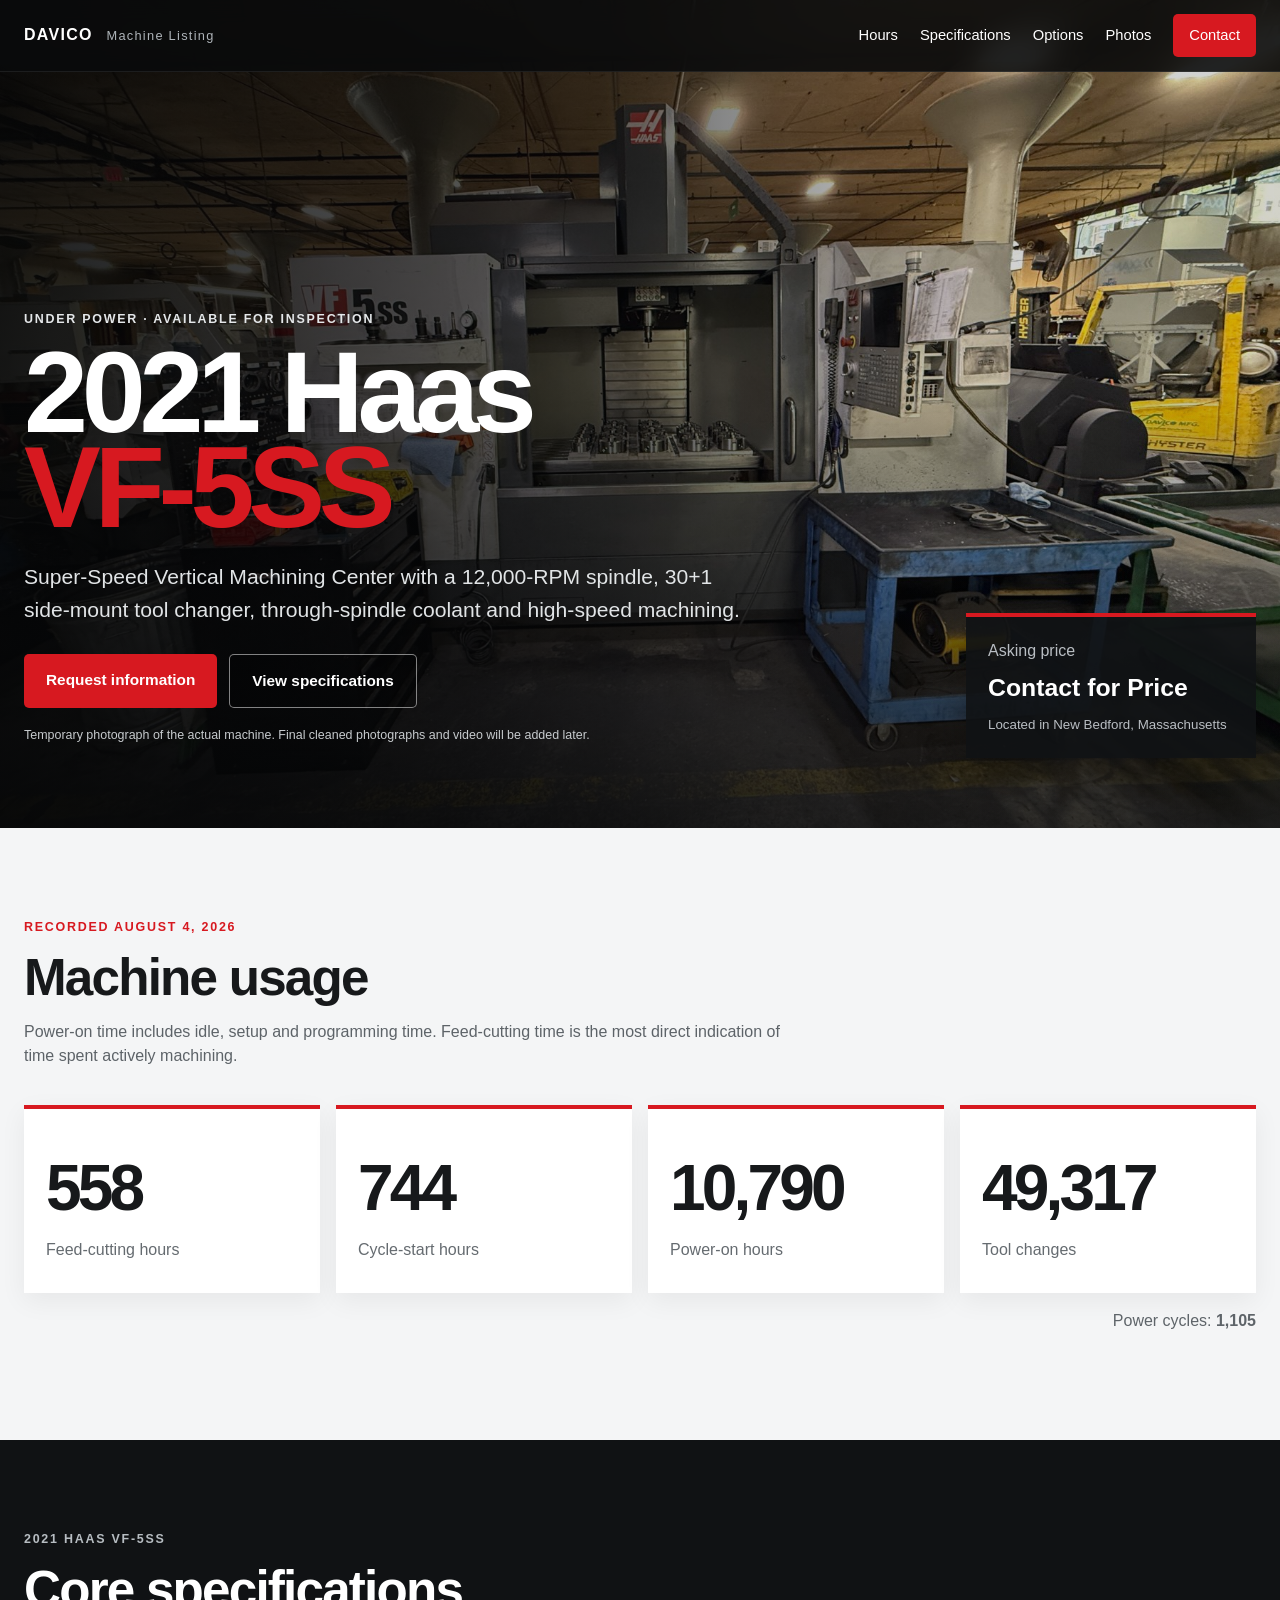
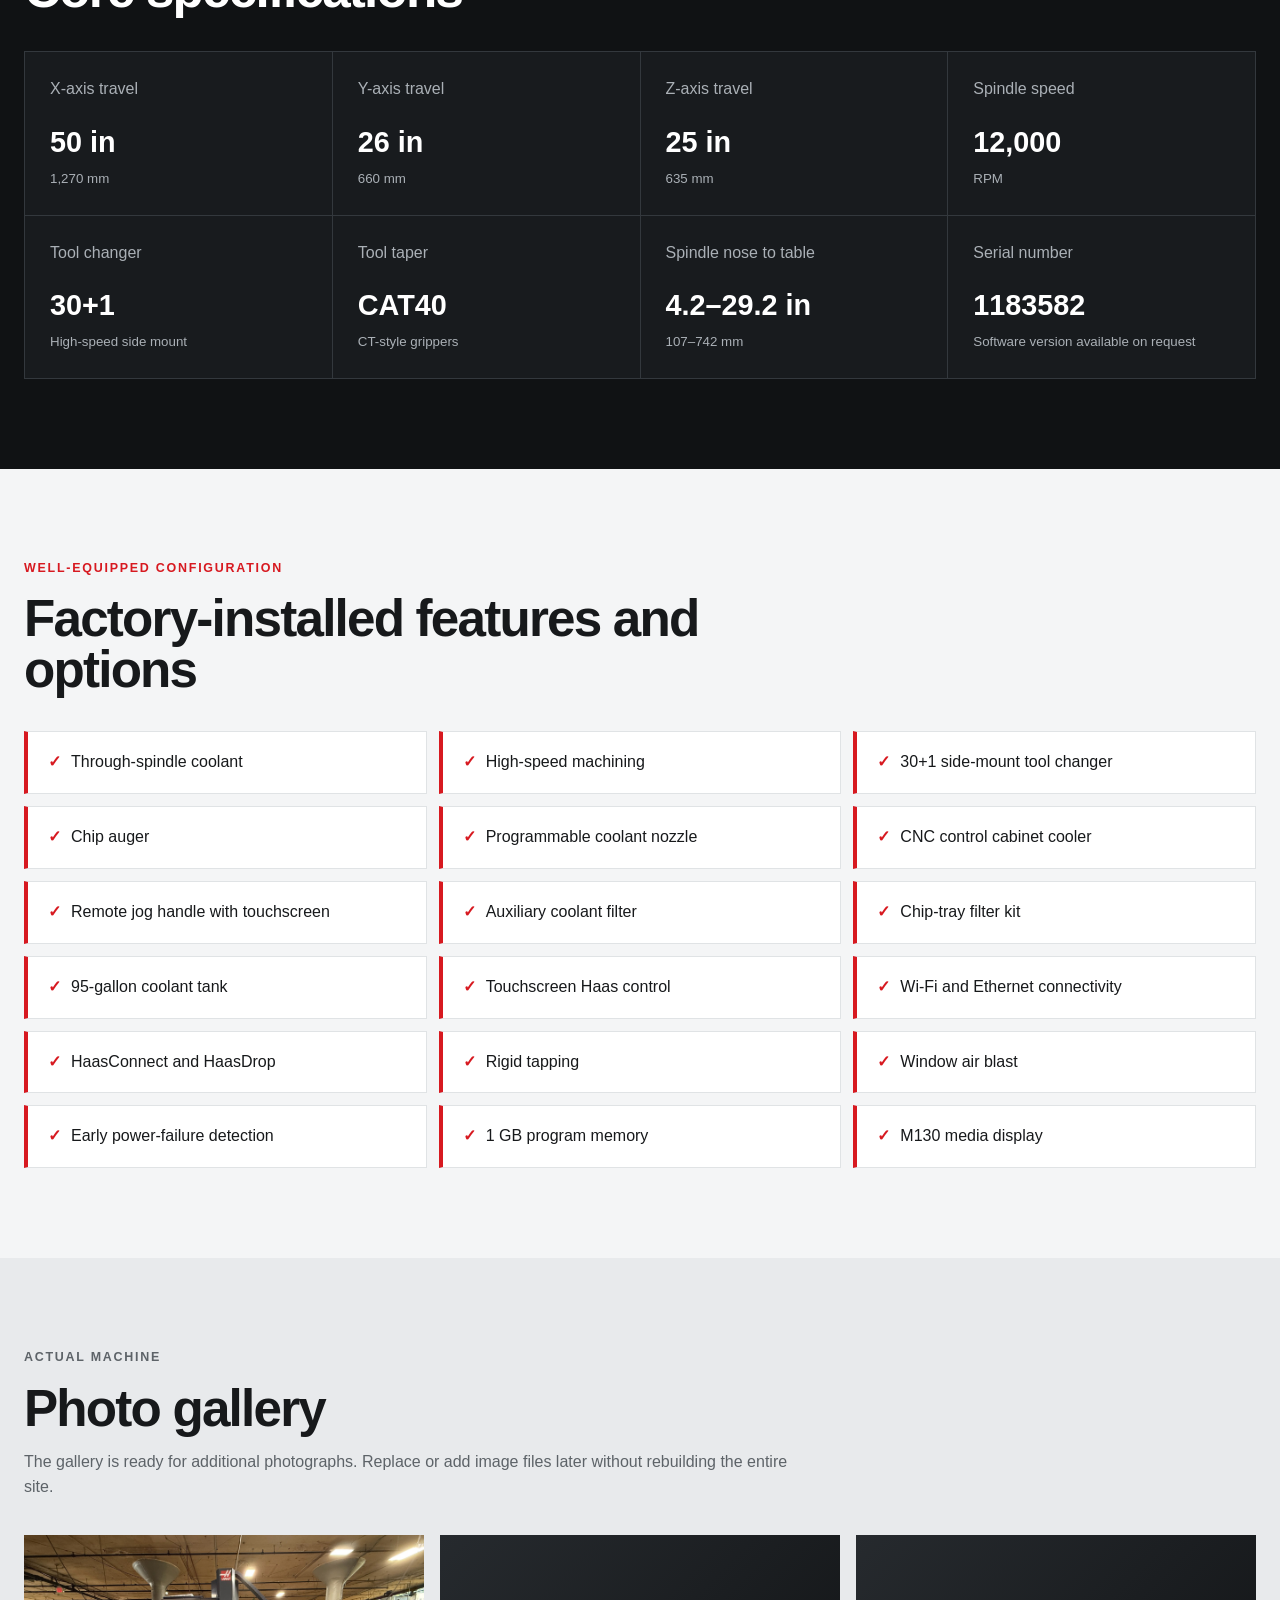
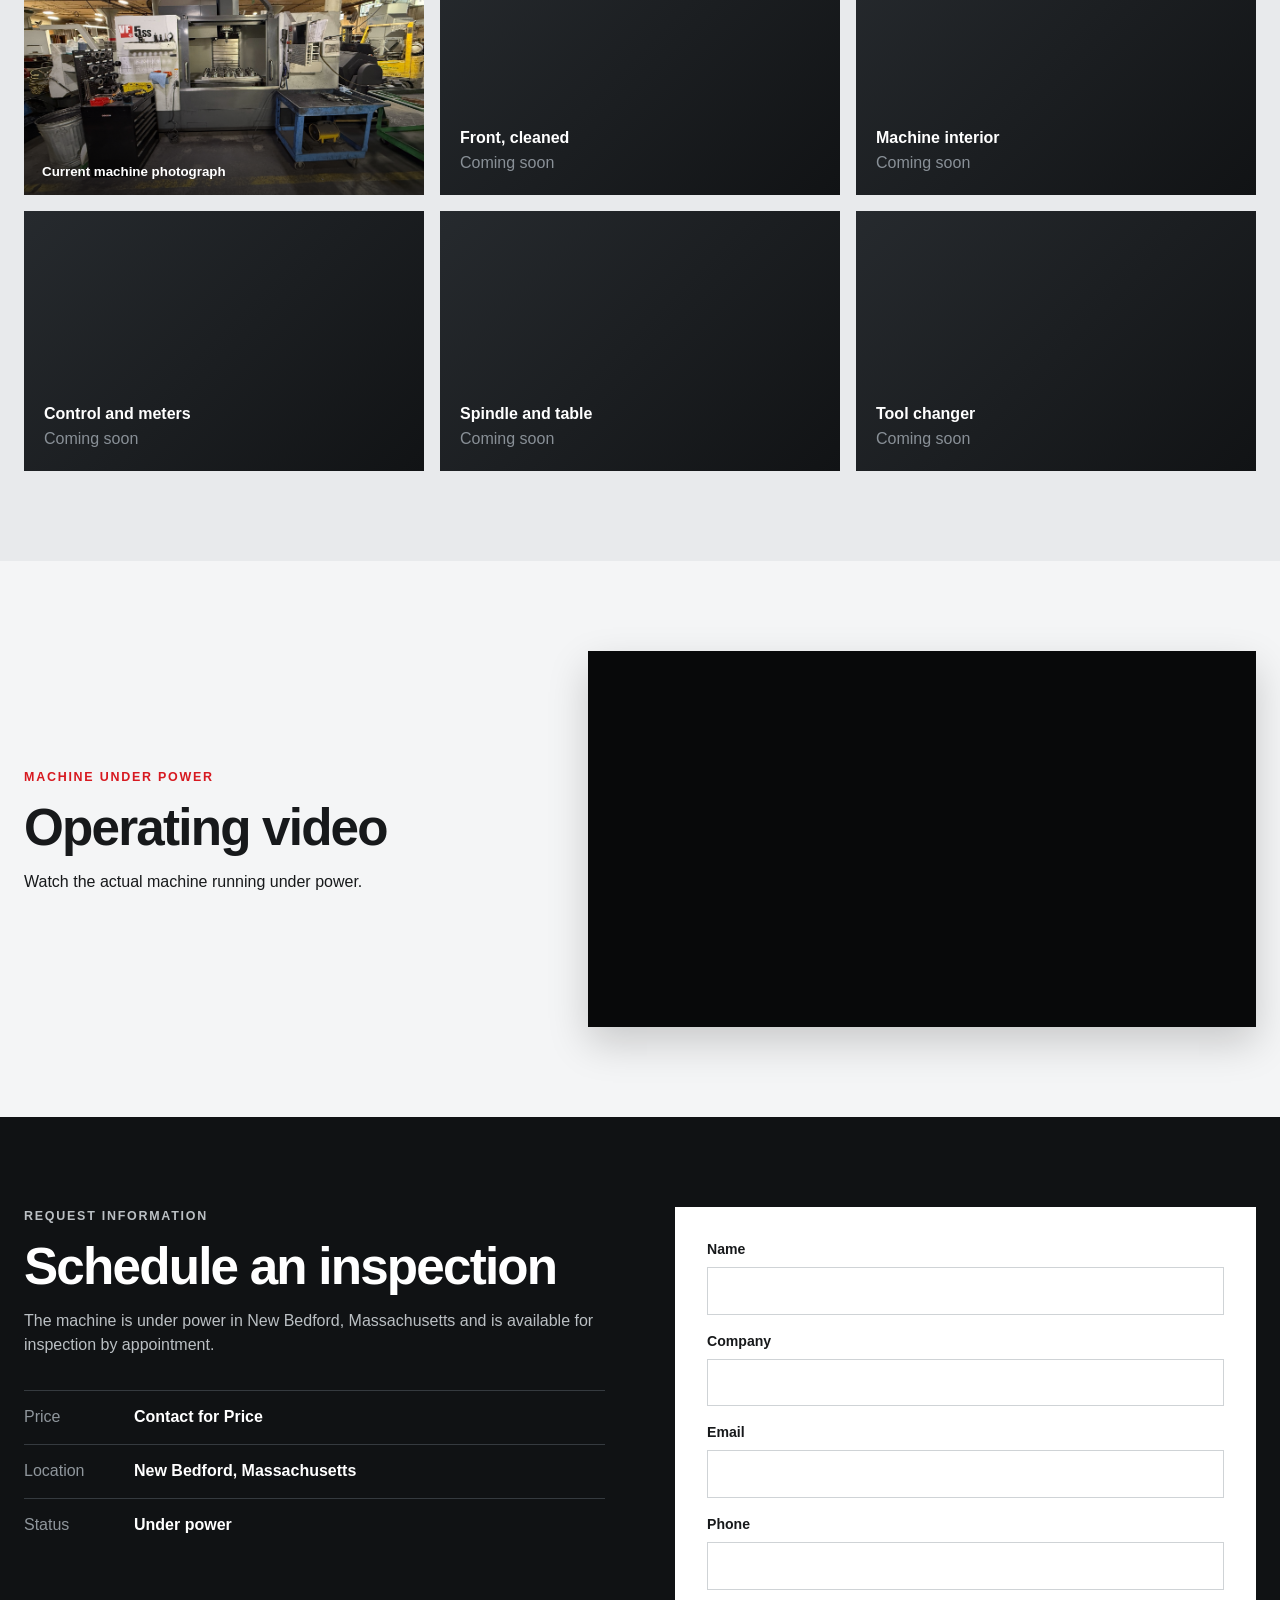
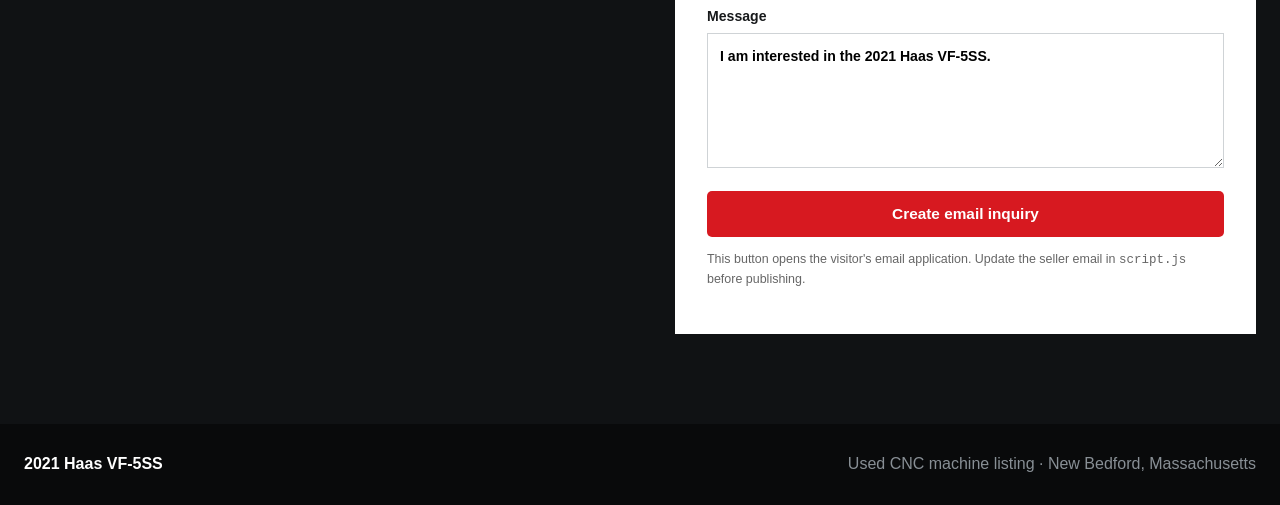
==== index.html @ d04f9ab3 "Add files via upload" ====
<!doctype html>
<html lang="en">
<head>
  <meta charset="utf-8">
  <meta name="viewport" content="width=device-width,initial-scale=1">
  <title>2021 Haas VF-5SS for Sale | New Bedford, MA</title>
  <meta name="description" content="2021 Haas VF-5SS Super-Speed Vertical Machining Center for sale. 565 feed-cutting hours, 12,000 RPM spindle, 30+1 tool changer and through-spindle coolant.">
  <meta property="og:title" content="2021 Haas VF-5SS for Sale">
  <meta property="og:description" content="Well-equipped Haas VF-5SS under power and available for inspection in New Bedford, Massachusetts.">
  <meta property="og:image" content="images/hero.jpg">
  <meta name="theme-color" content="#101214">
  <link rel="stylesheet" href="style.css">
</head>
<body>
  <header class="site-header">
    <a class="brand" href="#top">DAVICO <span>Machine Listing</span></a>
    <nav aria-label="Primary navigation">
      <a href="#highlights">Hours</a>
      <a href="#specifications">Specifications</a>
      <a href="#options">Options</a>
      <a href="#gallery">Photos</a>
      <a class="nav-cta" href="#contact">Contact</a>
    </nav>
  </header>

  <main id="top">
    <section class="hero">
      <div class="hero-shade"></div>
      <div class="hero-content">
        <p class="eyebrow">Under power · Available for inspection</p>
        <h1>2021 Haas<br><span>VF-5SS</span></h1>
        <p class="hero-copy">Super-Speed Vertical Machining Center with a 12,000-RPM spindle, 30+1 side-mount tool changer, through-spindle coolant and high-speed machining.</p>
        <div class="hero-actions">
          <a class="button primary" href="#contact">Request information</a>
          <a class="button ghost" href="#specifications">View specifications</a>
        </div>
        <p class="photo-disclaimer">Temporary photograph of the actual machine. Final cleaned photographs and video will be added later.</p>
      </div>
      <div class="price-card">
        <span>Asking price</span>
        <strong>Contact for Price</strong>
        <small>Located in New Bedford, Massachusetts</small>
      </div>
    </section>

    <section class="section intro" id="highlights">
      <div class="section-heading">
        <p class="eyebrow red">Recorded August 4, 2026</p>
        <h2>Machine usage</h2>
        <p>Power-on time includes idle, setup and programming time. Feed-cutting time is the most direct indication of time spent actively machining.</p>
      </div>
      <div class="stats">
        <article><strong class="counter" data-target="565">0</strong><span>Feed-cutting hours</span></article>
        <article><strong class="counter" data-target="754">0</strong><span>Cycle-start hours</span></article>
        <article><strong class="counter" data-target="10924">0</strong><span>Power-on hours</span></article>
        <article><strong class="counter" data-target="49926">0</strong><span>Tool changes</span></article>
      </div>
      <p class="minor-stat">Power cycles: <strong>1,105</strong></p>
    </section>

    <section class="section dark-section" id="specifications">
      <div class="section-heading">
        <p class="eyebrow">2021 Haas VF-5SS</p>
        <h2>Core specifications</h2>
      </div>
      <div class="spec-grid">
        <article><span>X-axis travel</span><strong>50 in</strong><small>1,270 mm</small></article>
        <article><span>Y-axis travel</span><strong>26 in</strong><small>660 mm</small></article>
        <article><span>Z-axis travel</span><strong>25 in</strong><small>635 mm</small></article>
        <article><span>Spindle speed</span><strong>12,000</strong><small>RPM</small></article>
        <article><span>Tool changer</span><strong>30+1</strong><small>High-speed side mount</small></article>
        <article><span>Tool taper</span><strong>CAT40</strong><small>CT-style grippers</small></article>
        <article><span>Spindle nose to table</span><strong>4.2–29.2 in</strong><small>107–742 mm</small></article>
        <article><span>Serial number</span><strong>1183582</strong><small>Software version available on request</small></article>
      </div>
    </section>

    <section class="section" id="options">
      <div class="section-heading">
        <p class="eyebrow red">Well-equipped configuration</p>
        <h2>Factory-installed features and options</h2>
      </div>
      <div class="options-grid">
        <div>Through-spindle coolant</div>
        <div>High-speed machining</div>
        <div>30+1 side-mount tool changer</div>
        <div>Chip auger</div>
        <div>Programmable coolant nozzle</div>
        <div>CNC control cabinet cooler</div>
        <div>Remote jog handle with touchscreen</div>
        <div>Auxiliary coolant filter</div>
        <div>Chip-tray filter kit</div>
        <div>95-gallon coolant tank</div>
        <div>Touchscreen Haas control</div>
        <div>Wi-Fi and Ethernet connectivity</div>
        <div>HaasConnect and HaasDrop</div>
        <div>Rigid tapping</div>
        <div>Window air blast</div>
        <div>Early power-failure detection</div>
        <div>1 GB program memory</div>
        <div>M130 media display</div>
      </div>
    </section>

    <section class="section gallery-section" id="gallery">
      <div class="section-heading">
        <p class="eyebrow">Actual machine</p>
        <h2>Photo gallery</h2>
        <p>The gallery is ready for additional photographs. Replace or add image files later without rebuilding the entire site.</p>
      </div>
      <div class="gallery">
        <button class="gallery-item" data-full="images/hero.jpg" aria-label="Open machine photograph">
          <img src="images/hero.jpg" alt="Actual 2021 Haas VF-5SS for sale">
          <span>Current machine photograph</span>
        </button>
        <div class="photo-placeholder"><strong>Front, cleaned</strong><span>Coming soon</span></div>
        <div class="photo-placeholder"><strong>Machine interior</strong><span>Coming soon</span></div>
        <div class="photo-placeholder"><strong>Control and meters</strong><span>Coming soon</span></div>
        <div class="photo-placeholder"><strong>Spindle and table</strong><span>Coming soon</span></div>
        <div class="photo-placeholder"><strong>Tool changer</strong><span>Coming soon</span></div>
      </div>
    </section>

    <section class="section video-section">
      <div>
        <p class="eyebrow red">Machine under power</p>
        <h2>Operating video</h2>
        <p>Watch the actual machine running under power.</p>
      </div>
      <div class="video-embed">
        <iframe src="https://www.youtube.com/embed/l6yU3ctV4Po" title="2021 Haas VF-5SS machine running" loading="lazy" allow="accelerometer; autoplay; clipboard-write; encrypted-media; gyroscope; picture-in-picture; web-share" allowfullscreen></iframe>
      </div>
    </section>

    <section class="section contact-section" id="contact">
      <div class="contact-copy">
        <p class="eyebrow">Request information</p>
        <h2>Schedule an inspection</h2>
        <p>The machine is under power in New Bedford, Massachusetts and is available for inspection by appointment.</p>
        <dl>
          <div><dt>Price</dt><dd>Contact for Price</dd></div>
          <div><dt>Location</dt><dd>New Bedford, Massachusetts</dd></div>
          <div><dt>Status</dt><dd>Under power</dd></div>
        </dl>
      </div>
      <form id="inquiryForm">
        <label>Name<input name="name" required></label>
        <label>Company<input name="company"></label>
        <label>Email<input type="email" name="email" required></label>
        <label>Phone<input type="tel" name="phone"></label>
        <label>Message<textarea name="message" rows="5">I am interested in the 2021 Haas VF-5SS.</textarea></label>
        <button class="button primary" type="submit">Create email inquiry</button>
        <p class="form-note">This button opens the visitor's email application. Update the seller email in <code>script.js</code> before publishing.</p>
      </form>
    </section>
  </main>

  <footer>
    <strong>2021 Haas VF-5SS</strong>
    <span>Used CNC machine listing · New Bedford, Massachusetts</span>
  </footer>

  <div class="lightbox" id="lightbox" aria-hidden="true">
    <button aria-label="Close image">×</button>
    <img alt="Expanded machine photograph">
  </div>

  <script src="script.js"></script>
</body>
</html>
---- style.css ----
:root{--red:#d71920;--red2:#a90f15;--ink:#101214;--panel:#181b1e;--panel2:#22262a;--paper:#f4f5f6;--muted:#aab0b6;--line:#33383d}
*{box-sizing:border-box}html{scroll-behavior:smooth}body{margin:0;font-family:Inter,Arial,Helvetica,sans-serif;background:var(--paper);color:#17191b;line-height:1.55}a{color:inherit}
.site-header{position:fixed;z-index:20;top:0;left:0;right:0;height:72px;display:flex;align-items:center;justify-content:space-between;padding:0 max(24px,calc((100vw - 1240px)/2));background:rgba(10,11,12,.88);backdrop-filter:blur(12px);color:#fff;border-bottom:1px solid rgba(255,255,255,.08)}
.brand{text-decoration:none;font-weight:900;letter-spacing:.08em}.brand span{font-weight:400;color:#aeb4b9;font-size:.8rem;margin-left:8px}.site-header nav{display:flex;align-items:center;gap:22px}.site-header nav a{text-decoration:none;font-size:.92rem}.nav-cta{background:var(--red);padding:10px 16px;border-radius:5px}
.hero{min-height:92vh;position:relative;display:flex;align-items:flex-end;background:url("images/hero.jpg") center/cover no-repeat;color:#fff;padding:130px max(24px,calc((100vw - 1240px)/2)) 70px}.hero-shade{position:absolute;inset:0;background:linear-gradient(90deg,rgba(5,6,7,.9) 0%,rgba(5,6,7,.62) 48%,rgba(5,6,7,.18) 75%),linear-gradient(0deg,rgba(5,6,7,.8),transparent 55%)}.hero-content{position:relative;z-index:1;max-width:760px}.eyebrow{text-transform:uppercase;letter-spacing:.14em;font-weight:800;font-size:.78rem;margin:0 0 15px;color:#e4e7e9}.eyebrow.red{color:var(--red)}h1{font-size:clamp(3.6rem,9vw,7.8rem);line-height:.83;letter-spacing:-.055em;margin:0 0 25px}h1 span{color:var(--red)}.hero-copy{font-size:clamp(1.05rem,2vw,1.32rem);max-width:720px;color:#e1e4e6}.hero-actions{display:flex;gap:12px;flex-wrap:wrap;margin-top:28px}.button{appearance:none;border:0;border-radius:5px;padding:14px 22px;font-weight:800;text-decoration:none;cursor:pointer;font-size:.96rem}.primary{background:var(--red);color:#fff}.primary:hover{background:var(--red2)}.ghost{border:1px solid rgba(255,255,255,.5);color:#fff;background:rgba(0,0,0,.2)}.photo-disclaimer{font-size:.78rem;color:#c7cbce;margin-top:18px}.price-card{position:absolute;z-index:2;right:max(24px,calc((100vw - 1240px)/2));bottom:70px;width:290px;background:rgba(16,18,20,.91);border-top:4px solid var(--red);padding:22px;box-shadow:0 18px 40px rgba(0,0,0,.35)}.price-card span,.price-card small{display:block;color:#b9bec3}.price-card strong{display:block;font-size:1.55rem;margin:5px 0 8px}
.section{padding:90px max(24px,calc((100vw - 1240px)/2))}.section-heading{max-width:780px;margin-bottom:36px}.section-heading h2,.contact-copy h2,.video-section h2{font-size:clamp(2.1rem,4vw,3.7rem);line-height:1;margin:0 0 16px;letter-spacing:-.035em}.section-heading p{color:#5d6368}.stats{display:grid;grid-template-columns:repeat(4,1fr);gap:16px}.stats article{background:#fff;padding:30px 22px;border-top:4px solid var(--red);box-shadow:0 8px 25px rgba(0,0,0,.06)}.stats strong{font-size:clamp(2.3rem,5vw,4.3rem);display:block;letter-spacing:-.06em}.stats span{color:#656b70}.minor-stat{text-align:right;color:#5e6469}.dark-section{background:var(--ink);color:#fff}.dark-section .section-heading p{color:#b7bdc2}.spec-grid{display:grid;grid-template-columns:repeat(4,1fr);gap:1px;background:var(--line);border:1px solid var(--line)}.spec-grid article{background:var(--panel);padding:25px;min-height:150px}.spec-grid span,.spec-grid small{display:block;color:#aab0b6}.spec-grid strong{display:block;font-size:1.8rem;margin:18px 0 4px}.options-grid{display:grid;grid-template-columns:repeat(3,1fr);gap:12px}.options-grid div{background:#fff;padding:18px 20px;border:1px solid #e0e3e5;border-left:4px solid var(--red)}.options-grid div:before{content:"✓";font-weight:900;color:var(--red);margin-right:10px}.gallery-section{background:#e8eaec}.gallery{display:grid;grid-template-columns:repeat(3,1fr);gap:16px}.gallery-item,.photo-placeholder{border:0;min-height:260px;background:#1b1e21;color:#fff;padding:0;position:relative;overflow:hidden;text-align:left}.gallery-item{cursor:pointer}.gallery-item img{width:100%;height:100%;object-fit:cover;position:absolute;inset:0;transition:transform .35s}.gallery-item:hover img{transform:scale(1.04)}.gallery-item:after{content:"";position:absolute;inset:0;background:linear-gradient(0deg,rgba(0,0,0,.75),transparent 60%)}.gallery-item span{position:absolute;z-index:2;left:18px;bottom:16px;font-weight:800}.photo-placeholder{display:flex;flex-direction:column;justify-content:flex-end;padding:20px;background:linear-gradient(135deg,#262a2e,#111315)}.photo-placeholder span{color:#899097}.video-section{display:grid;grid-template-columns:1fr 1.3fr;gap:50px;align-items:center}.video-placeholder{aspect-ratio:16/9;background:linear-gradient(135deg,#1c1f22,#08090a);display:grid;place-items:center;color:#fff;text-align:center}.video-placeholder .play{display:block;font-size:3rem;color:var(--red);margin-bottom:8px}.contact-section{background:var(--ink);color:#fff;display:grid;grid-template-columns:1fr 1fr;gap:70px}.contact-copy p{color:#bbc0c4}.contact-copy dl{margin-top:32px}.contact-copy dl div{border-top:1px solid #353a3f;padding:14px 0;display:grid;grid-template-columns:110px 1fr}.contact-copy dt{color:#8f969c}.contact-copy dd{margin:0;font-weight:700}form{background:#fff;color:#17191b;padding:32px}label{display:block;font-weight:700;font-size:.88rem;margin-bottom:16px}input,textarea{width:100%;margin-top:6px;border:1px solid #cfd3d6;padding:12px;font:inherit}textarea{resize:vertical}form .button{width:100%}.form-note{font-size:.78rem;color:#666}footer{background:#090a0b;color:#fff;padding:28px max(24px,calc((100vw - 1240px)/2));display:flex;justify-content:space-between}footer span{color:#888f95}.lightbox{position:fixed;z-index:99;inset:0;background:rgba(0,0,0,.93);display:none;align-items:center;justify-content:center;padding:40px}.lightbox.open{display:flex}.lightbox img{max-width:95vw;max-height:88vh}.lightbox button{position:absolute;right:25px;top:18px;background:none;border:0;color:#fff;font-size:3rem;cursor:pointer}
@media(max-width:900px){.site-header nav a:not(.nav-cta){display:none}.price-card{position:relative;right:auto;bottom:auto;margin-top:30px}.hero{display:block;padding-top:180px}.stats,.spec-grid{grid-template-columns:repeat(2,1fr)}.options-grid,.gallery{grid-template-columns:repeat(2,1fr)}.video-section,.contact-section{grid-template-columns:1fr}.hero-shade{background:linear-gradient(0deg,rgba(5,6,7,.93),rgba(5,6,7,.25))}}
@media(max-width:560px){.brand span{display:none}.stats,.spec-grid,.options-grid,.gallery{grid-template-columns:1fr}.section{padding-top:65px;padding-bottom:65px}.hero{min-height:auto}.hero-actions .button{width:100%;text-align:center}footer{display:block}footer span{display:block;margin-top:5px}}

.video-embed{position:relative;width:100%;aspect-ratio:16/9;background:#08090a;overflow:hidden;box-shadow:0 16px 38px rgba(0,0,0,.18)}
.video-embed iframe{position:absolute;inset:0;width:100%;height:100%;border:0}
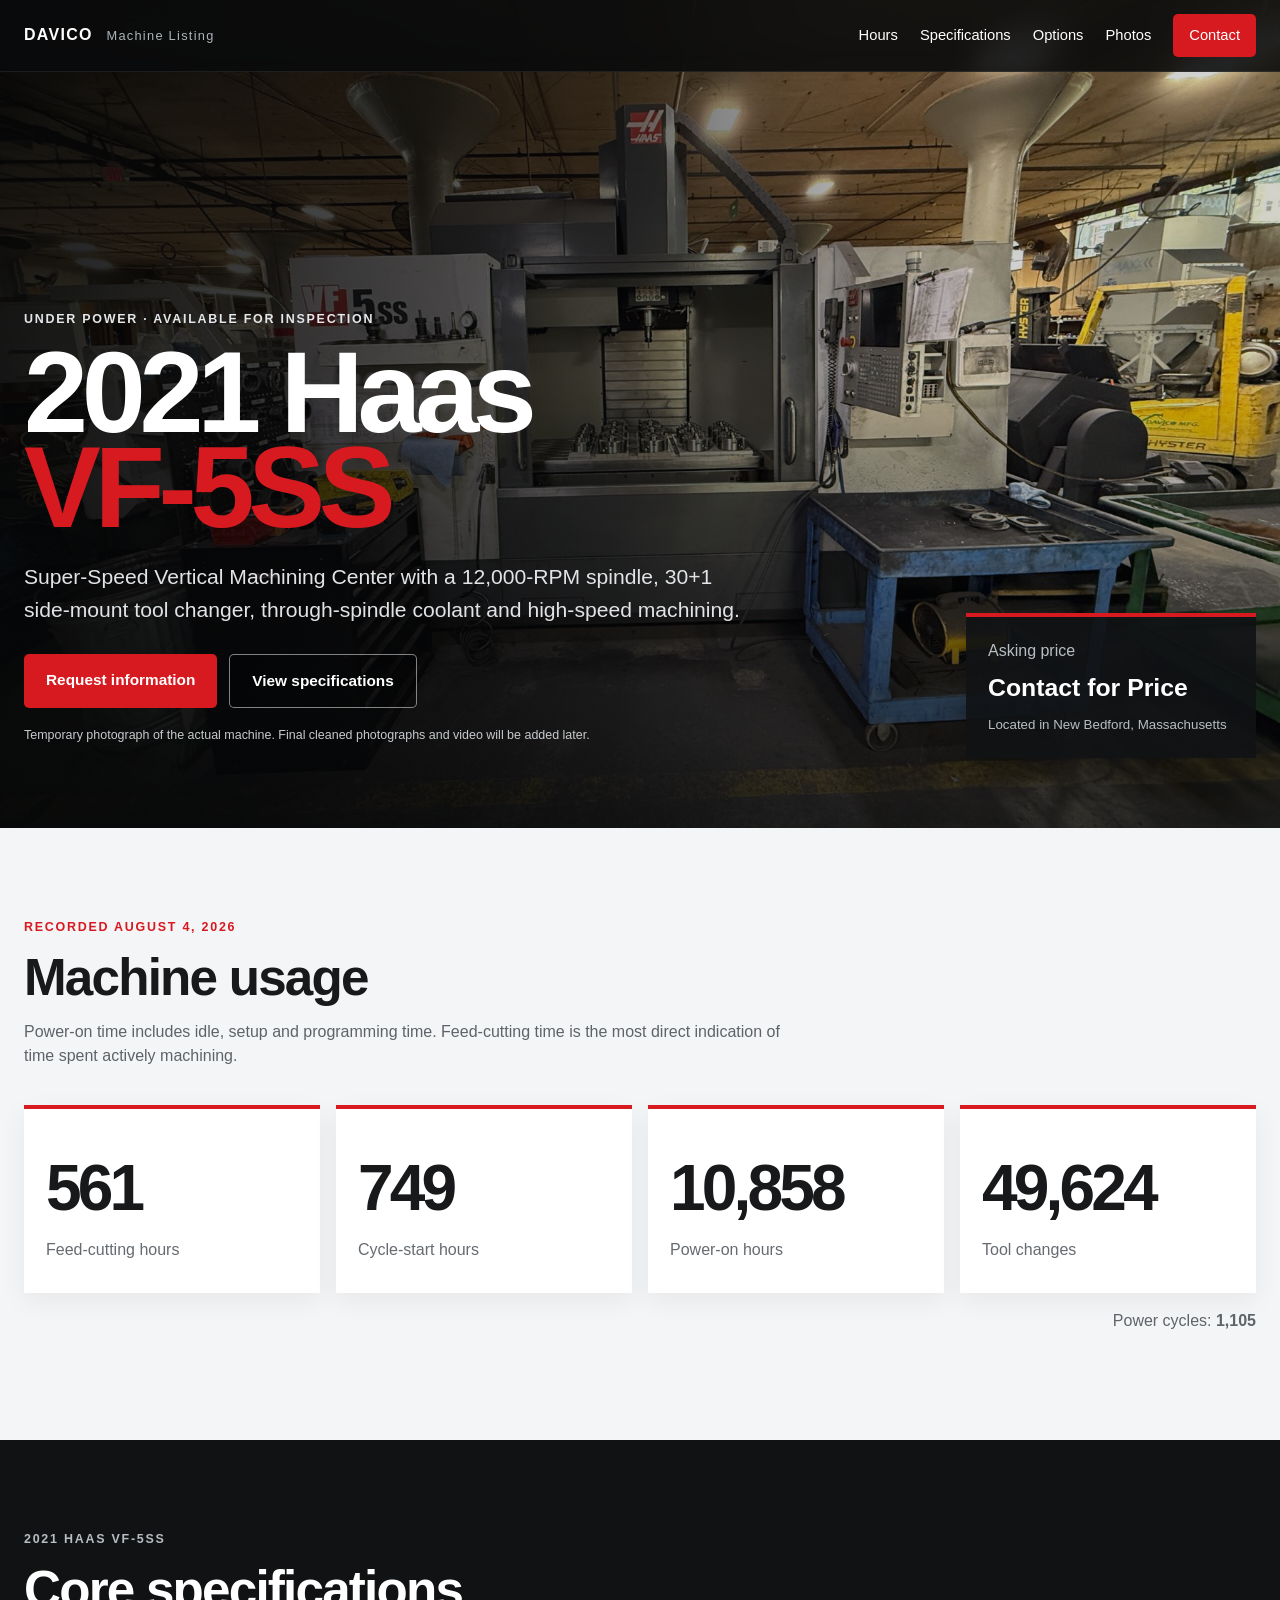
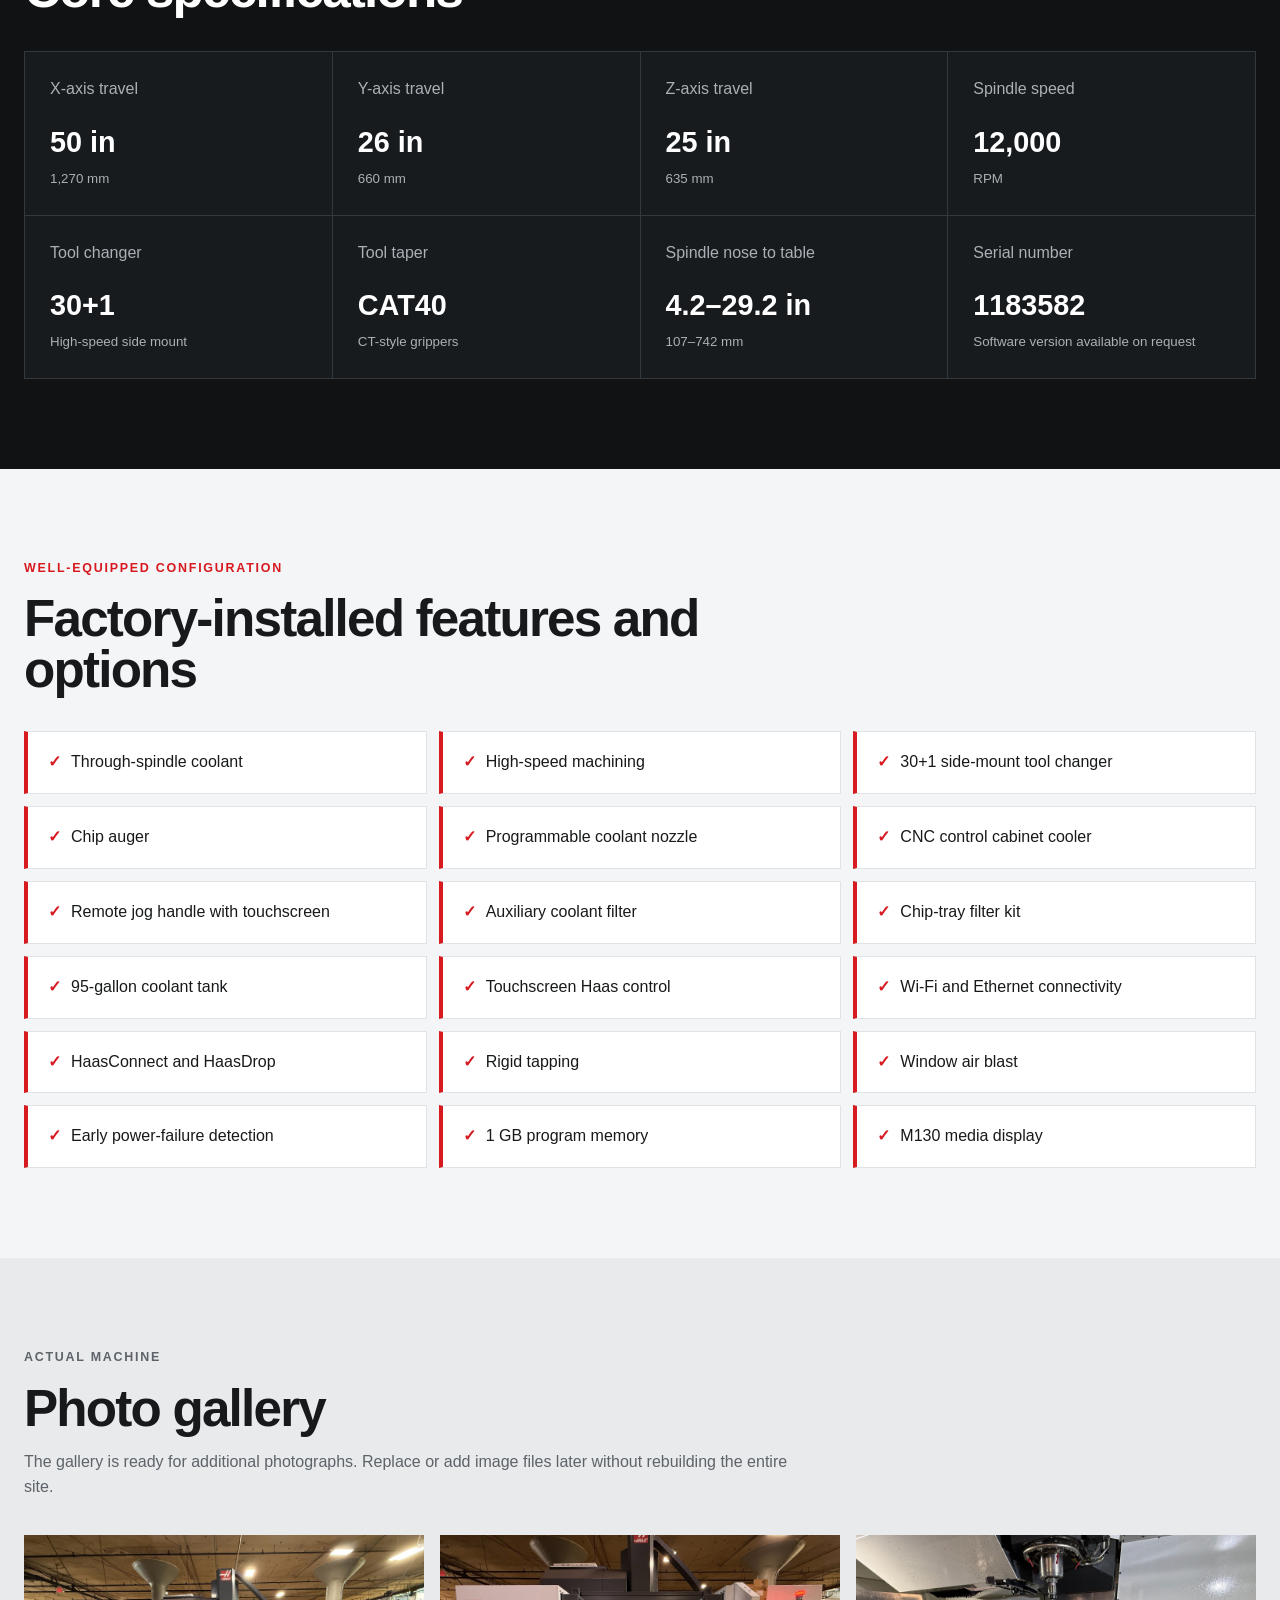
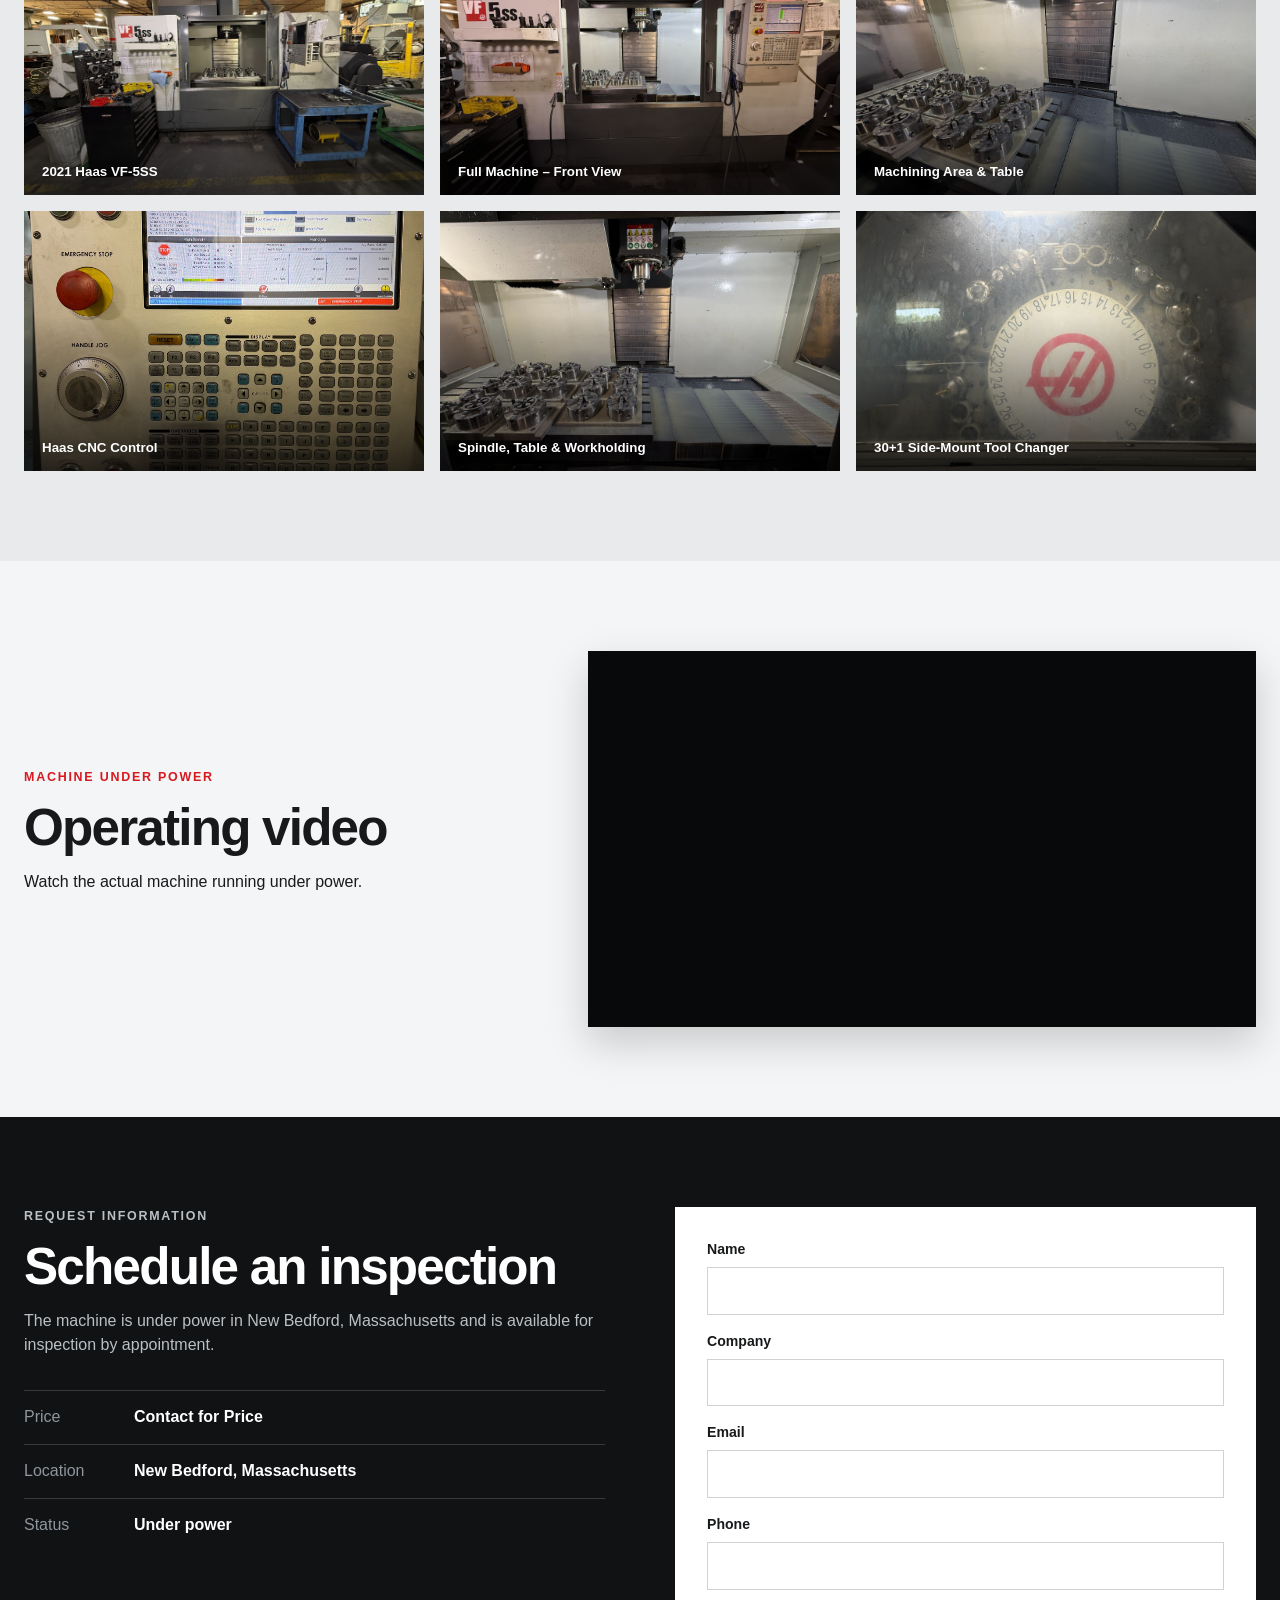
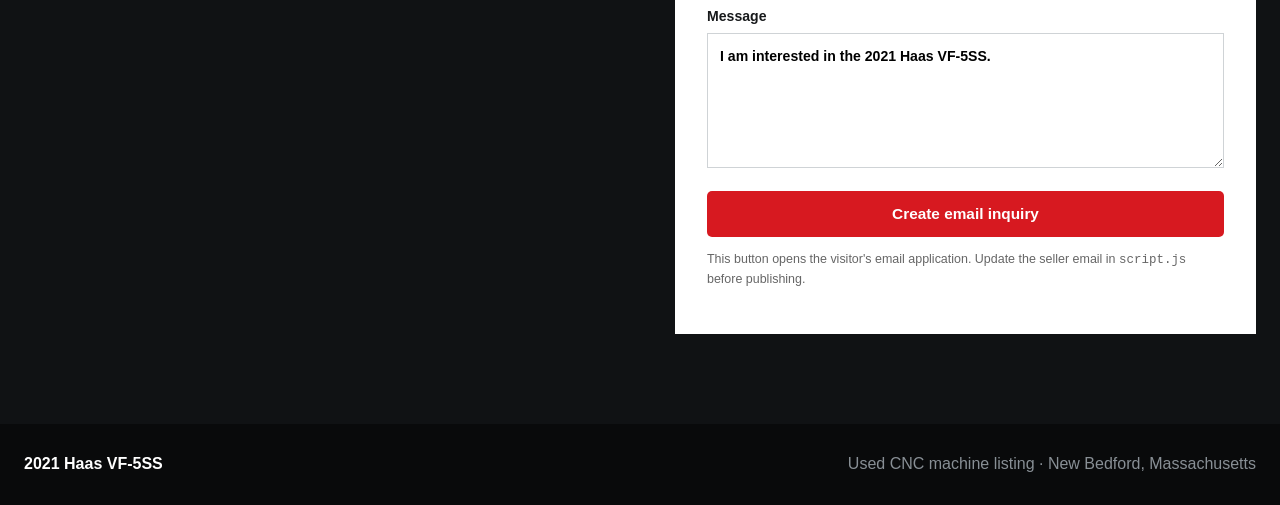
==== commit fa272a39: "Update index.html" ====
--- a/index.html
+++ b/index.html
@@ -108,17 +108,57 @@
         <h2>Photo gallery</h2>
         <p>The gallery is ready for additional photographs. Replace or add image files later without rebuilding the entire site.</p>
       </div>
-      <div class="gallery">
-        <button class="gallery-item" data-full="images/hero.jpg" aria-label="Open machine photograph">
-          <img src="images/hero.jpg" alt="Actual 2021 Haas VF-5SS for sale">
-          <span>Current machine photograph</span>
-        </button>
-        <div class="photo-placeholder"><strong>Front, cleaned</strong><span>Coming soon</span></div>
-        <div class="photo-placeholder"><strong>Machine interior</strong><span>Coming soon</span></div>
-        <div class="photo-placeholder"><strong>Control and meters</strong><span>Coming soon</span></div>
-        <div class="photo-placeholder"><strong>Spindle and table</strong><span>Coming soon</span></div>
-        <div class="photo-placeholder"><strong>Tool changer</strong><span>Coming soon</span></div>
-      </div>
+     <div class="gallery">
+
+  <button class="gallery-item"
+          data-full="images/hero.jpg"
+          aria-label="Open main machine photograph">
+    <img src="images/hero.jpg"
+         alt="2021 Haas VF-5SS vertical machining center">
+    <span>2021 Haas VF-5SS</span>
+  </button>
+
+  <button class="gallery-item"
+          data-full="images/machine-02.jpg"
+          aria-label="Open front machine photograph">
+    <img src="images/machine-02.jpg"
+         alt="Front view of 2021 Haas VF-5SS">
+    <span>Full Machine – Front View</span>
+  </button>
+
+  <button class="gallery-item"
+          data-full="images/machine-03.jpg"
+          aria-label="Open machine interior photograph">
+    <img src="images/machine-03.jpg"
+         alt="Haas VF-5SS machining area, table and spindle">
+    <span>Machining Area &amp; Table</span>
+  </button>
+
+  <button class="gallery-item"
+          data-full="images/machine-04.jpg"
+          aria-label="Open Haas control photograph">
+    <img src="images/machine-04.jpg"
+         alt="Haas VF-5SS CNC control">
+    <span>Haas CNC Control</span>
+  </button>
+
+  <button class="gallery-item"
+          data-full="images/machine-05.jpg"
+          aria-label="Open spindle and table photograph">
+    <img src="images/machine-05.jpg"
+         alt="Haas VF-5SS spindle, table and workholding">
+    <span>Spindle, Table &amp; Workholding</span>
+  </button>
+
+  <button class="gallery-item"
+          data-full="images/machine-06.jpg"
+          aria-label="Open tool changer photograph">
+    <img src="images/machine-06.jpg"
+         alt="Haas VF-5SS 30+1 side-mount tool changer">
+    <span>30+1 Side-Mount Tool Changer</span>
+  </button>
+
+</div>
     </section>
 
     <section class="section video-section">
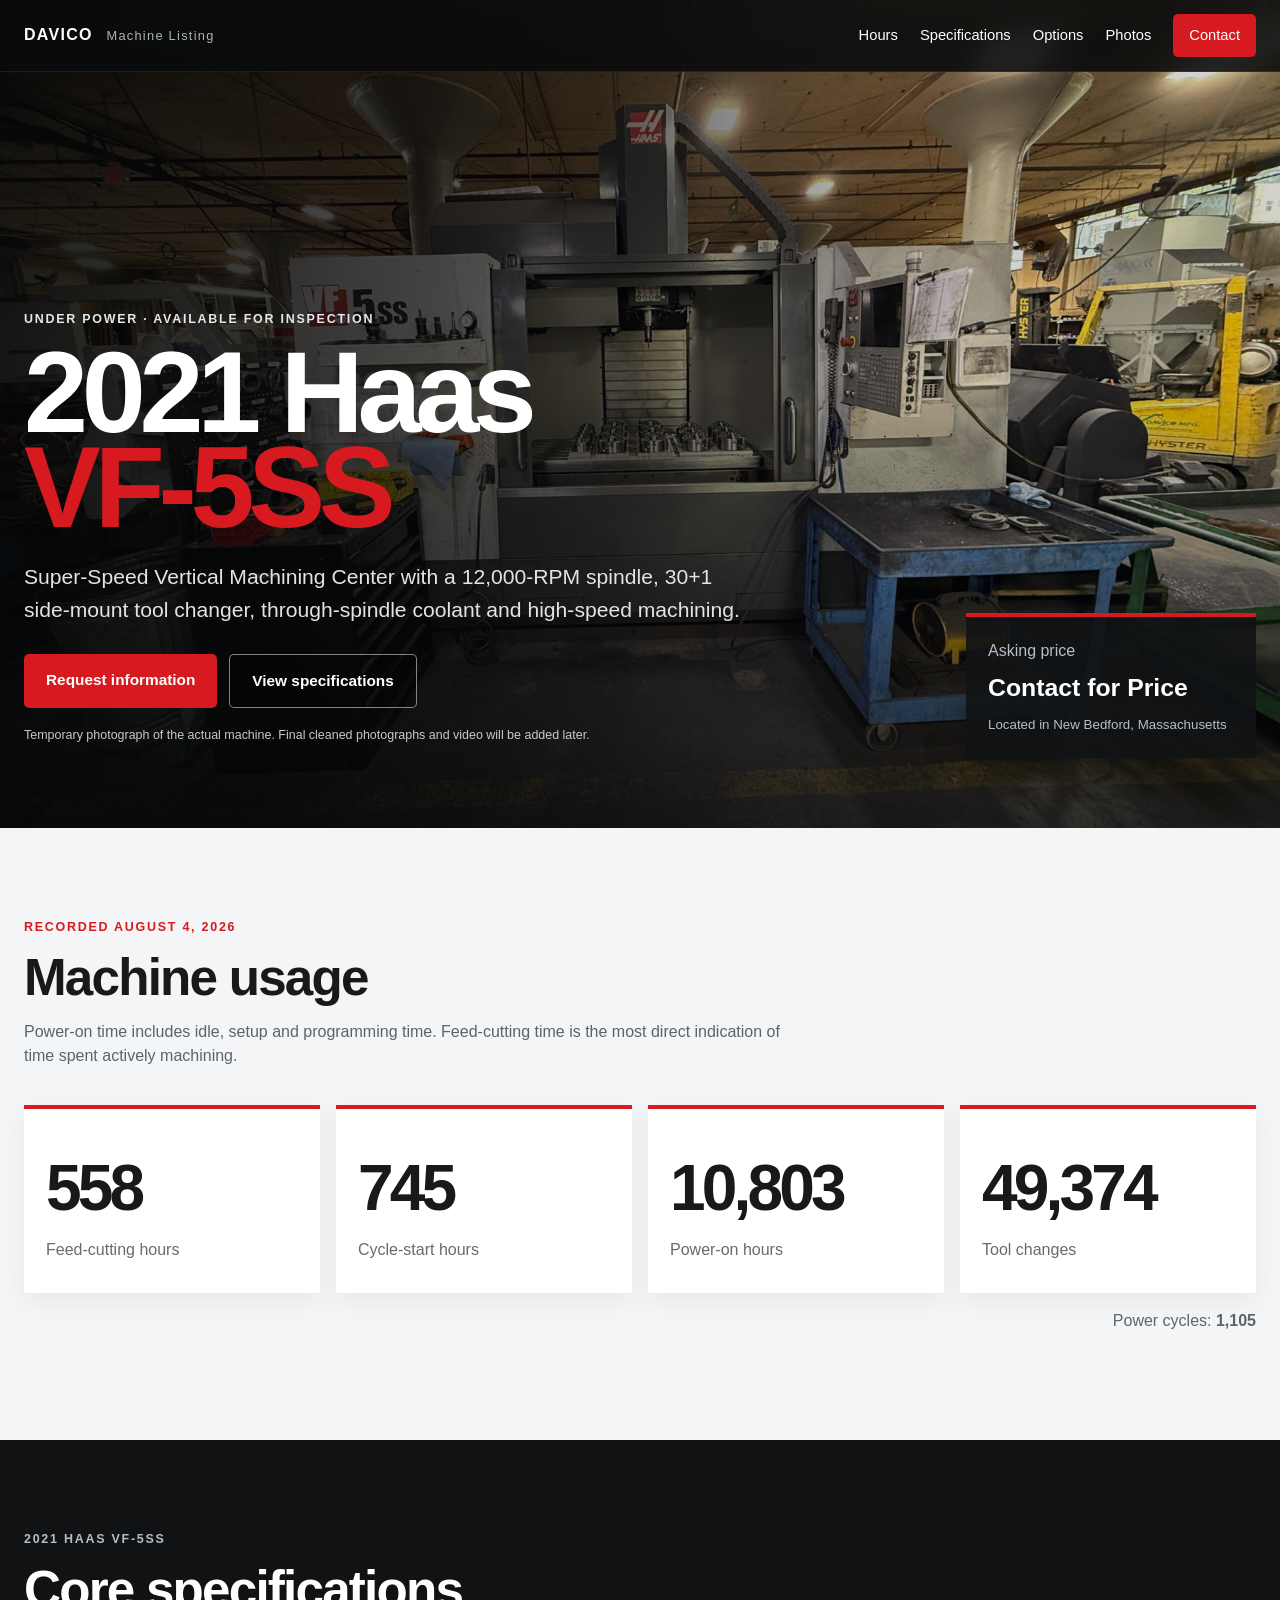
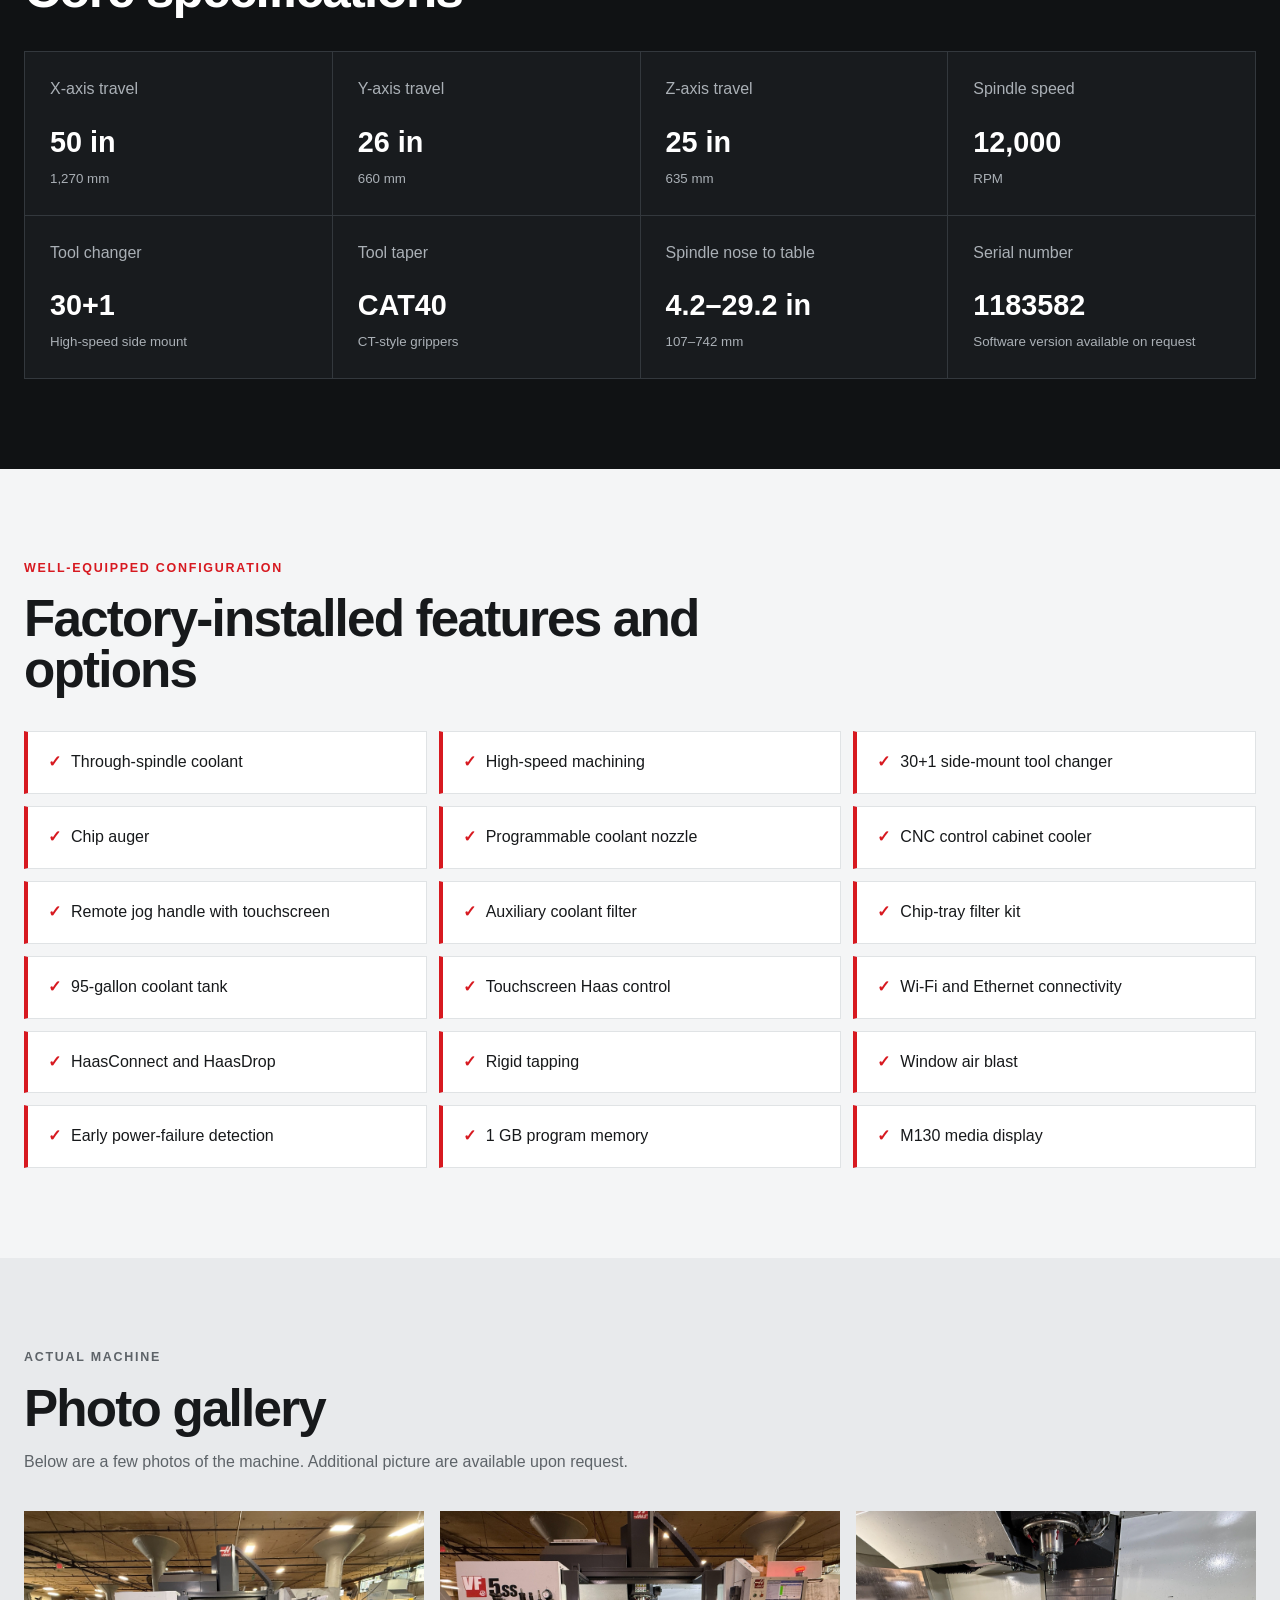
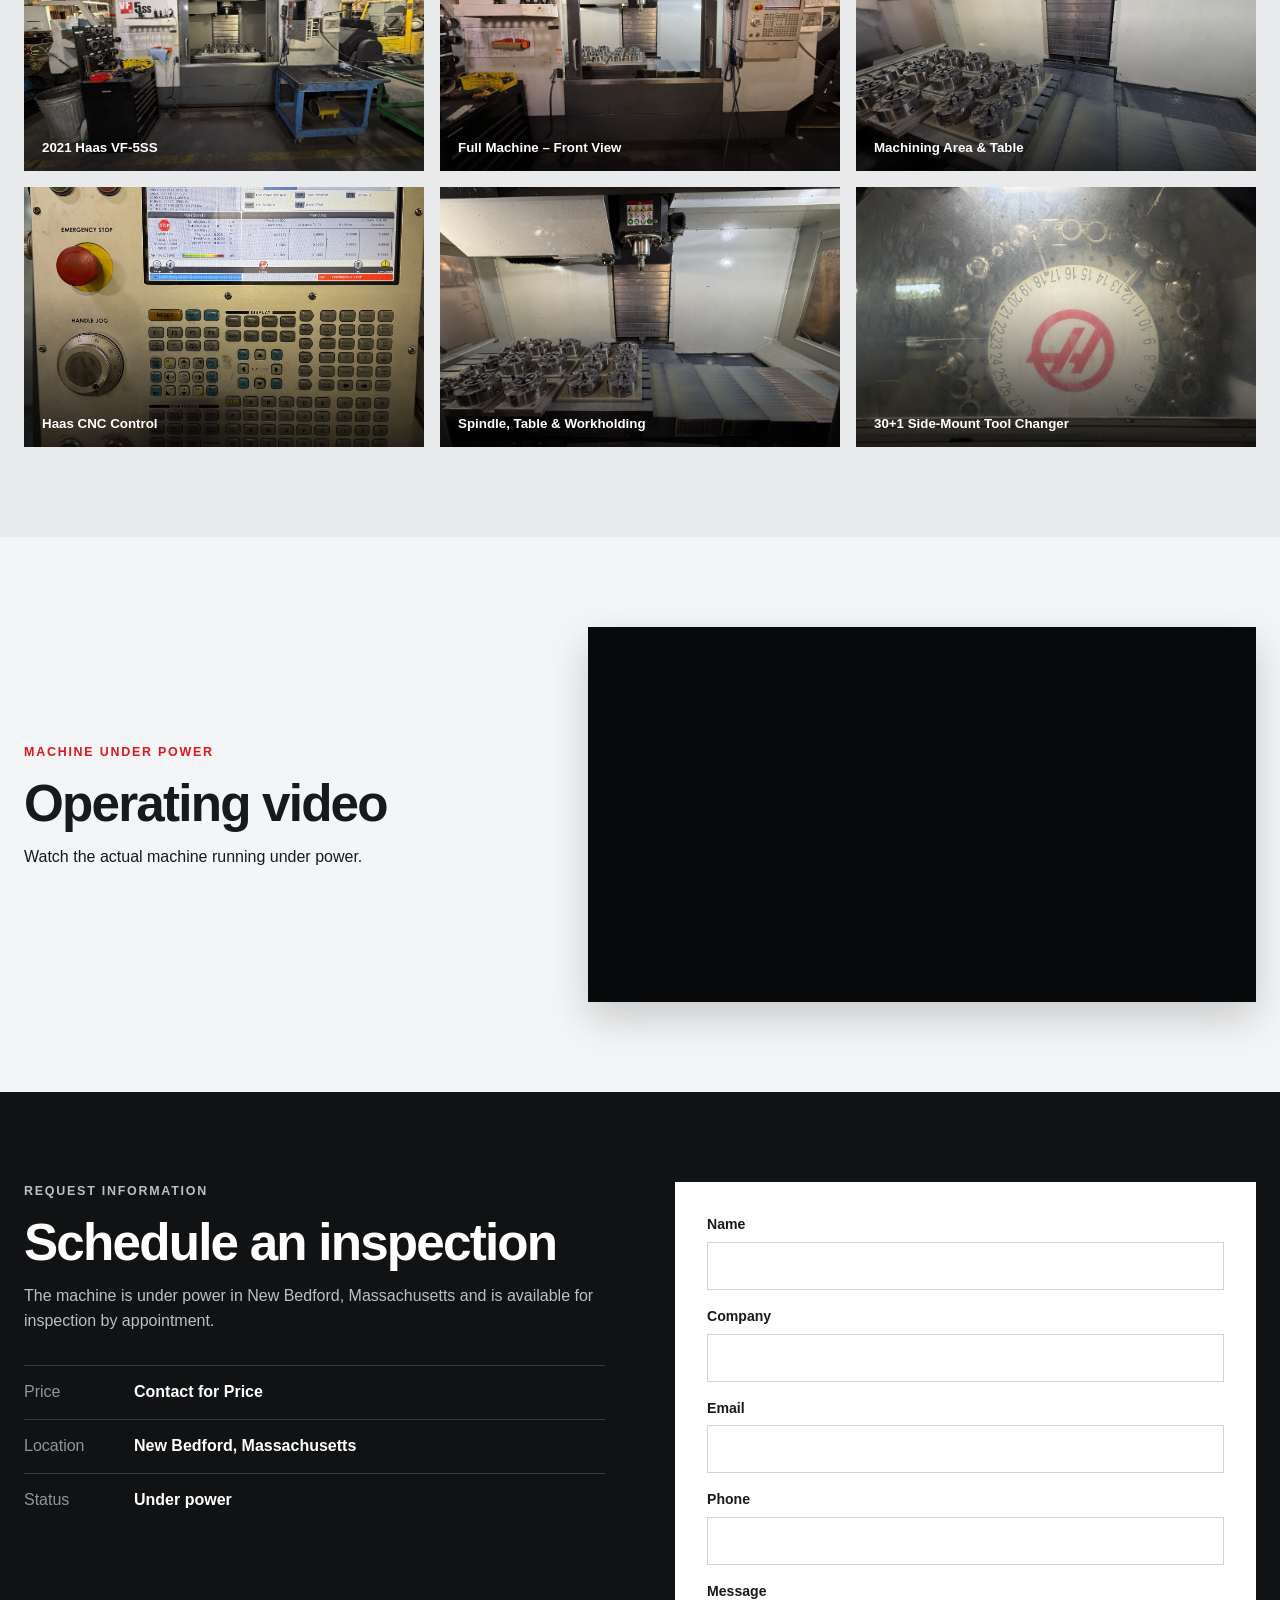
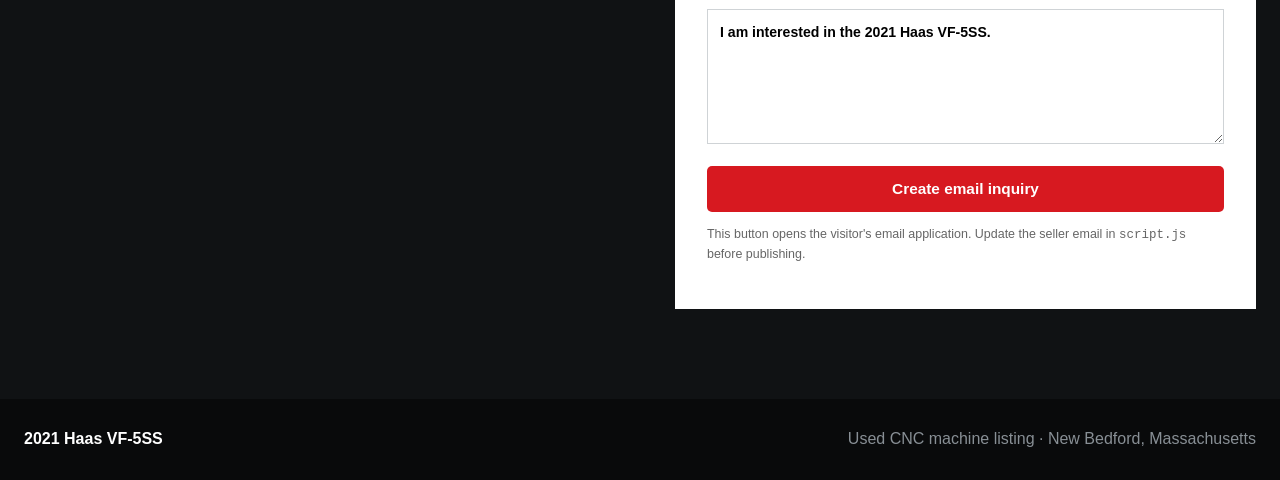
==== commit cf047398: "Update index.html" ====
--- a/index.html
+++ b/index.html
@@ -106,7 +106,7 @@
       <div class="section-heading">
         <p class="eyebrow">Actual machine</p>
         <h2>Photo gallery</h2>
-        <p>The gallery is ready for additional photographs. Replace or add image files later without rebuilding the entire site.</p>
+        <p>Below are a few photos of the machine. Additional picture are available upon request.</p>
       </div>
      <div class="gallery">
 
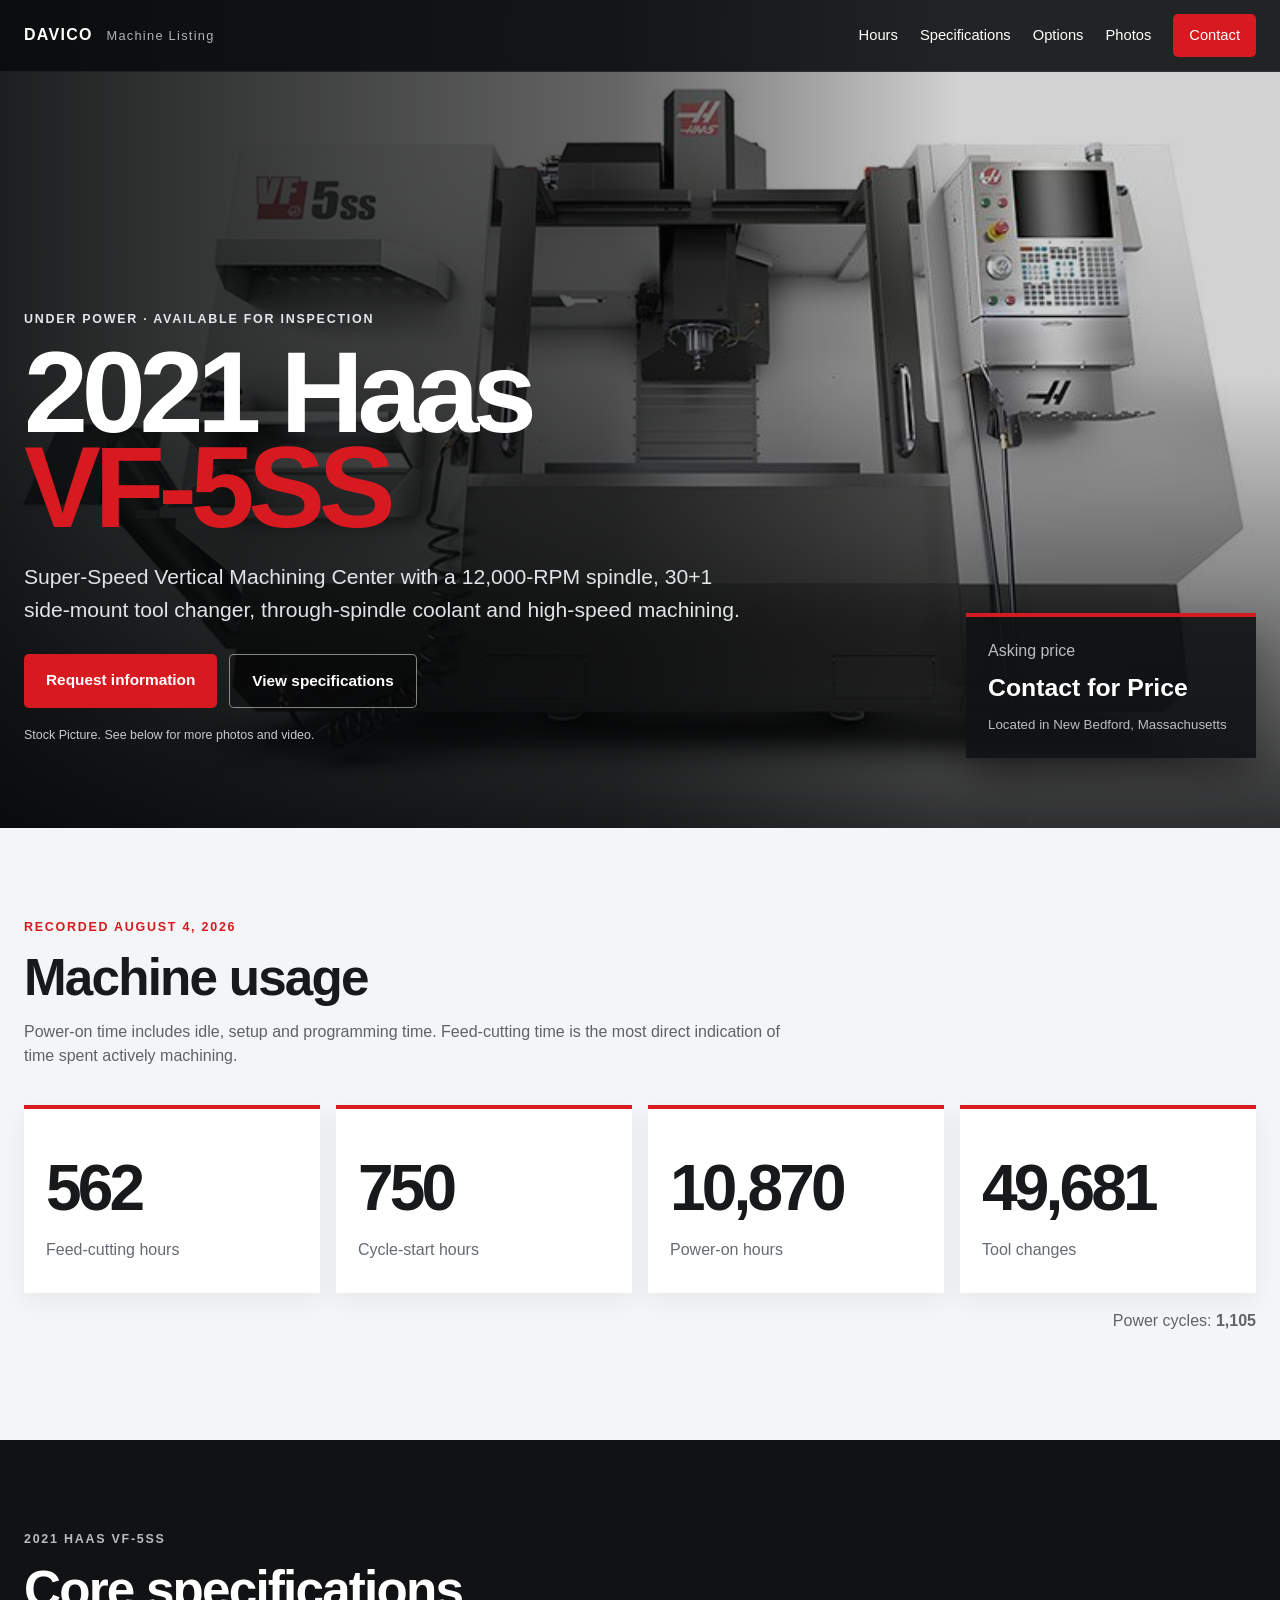
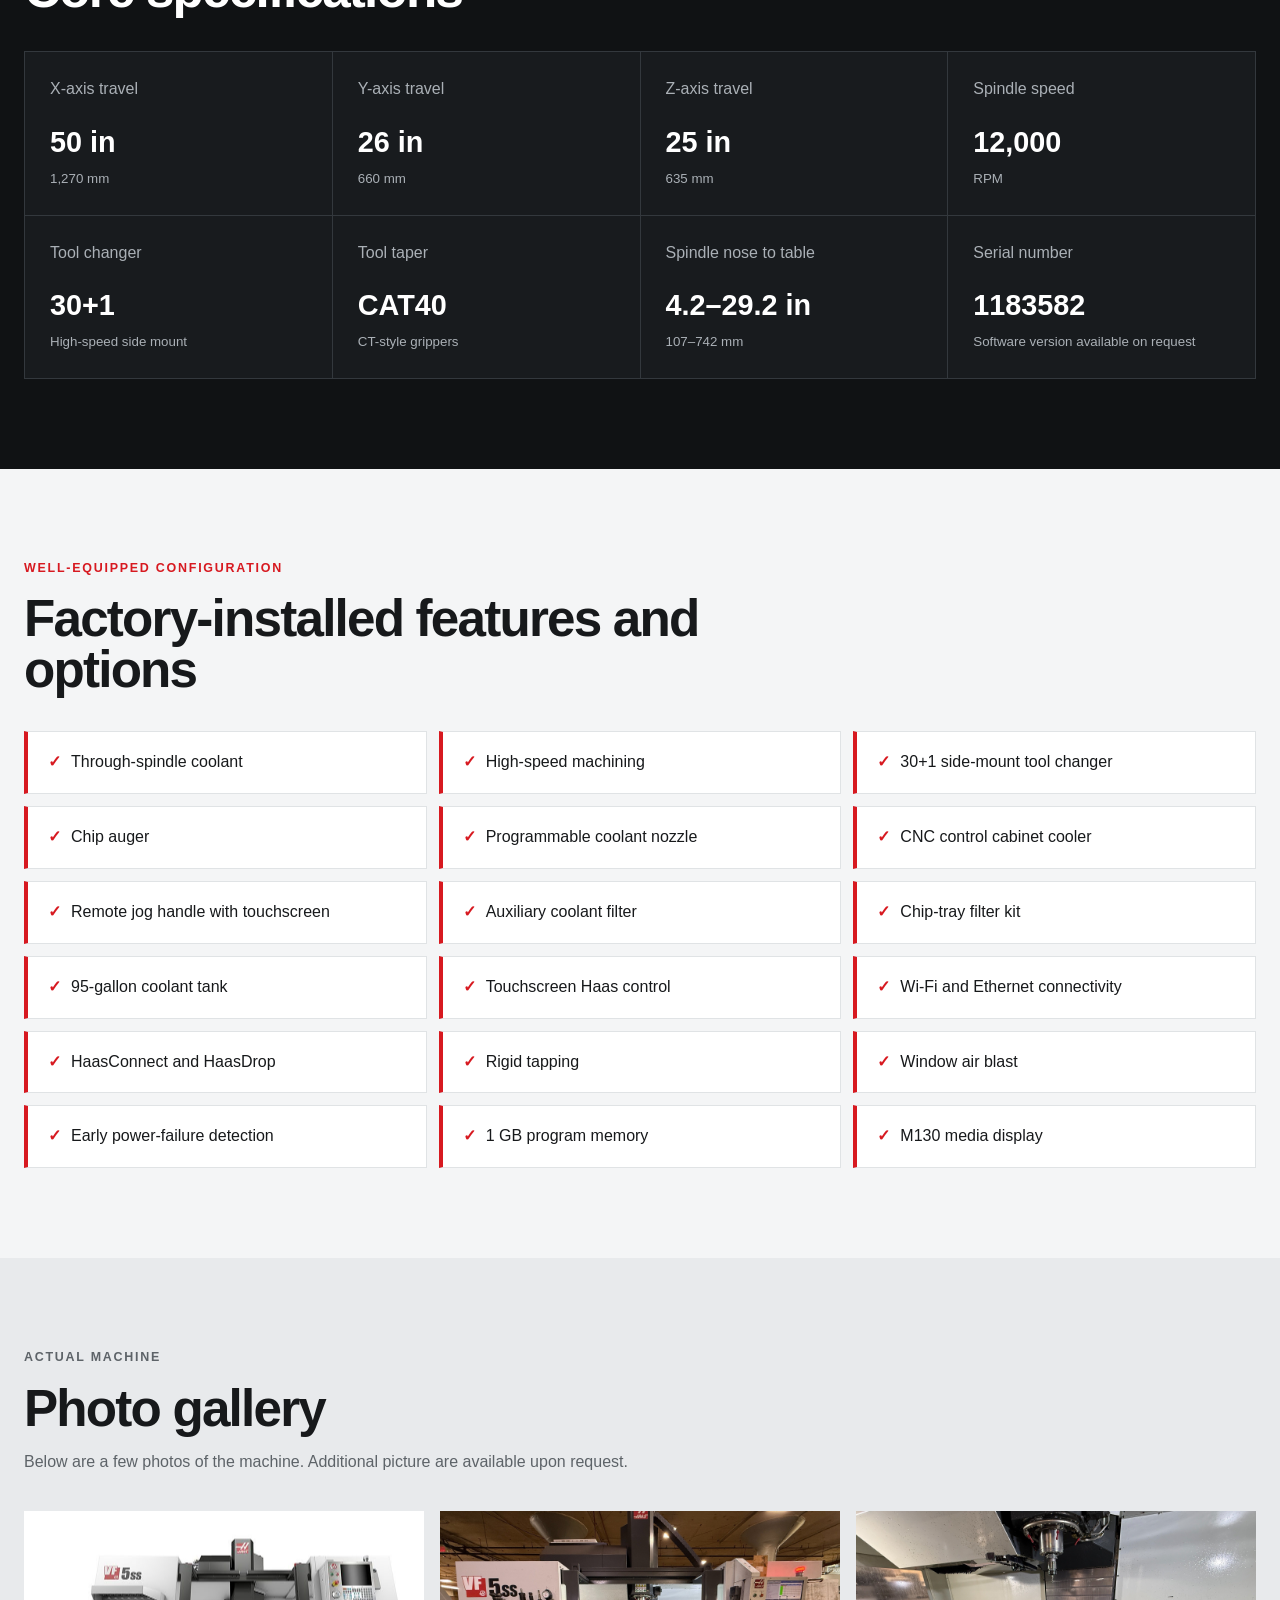
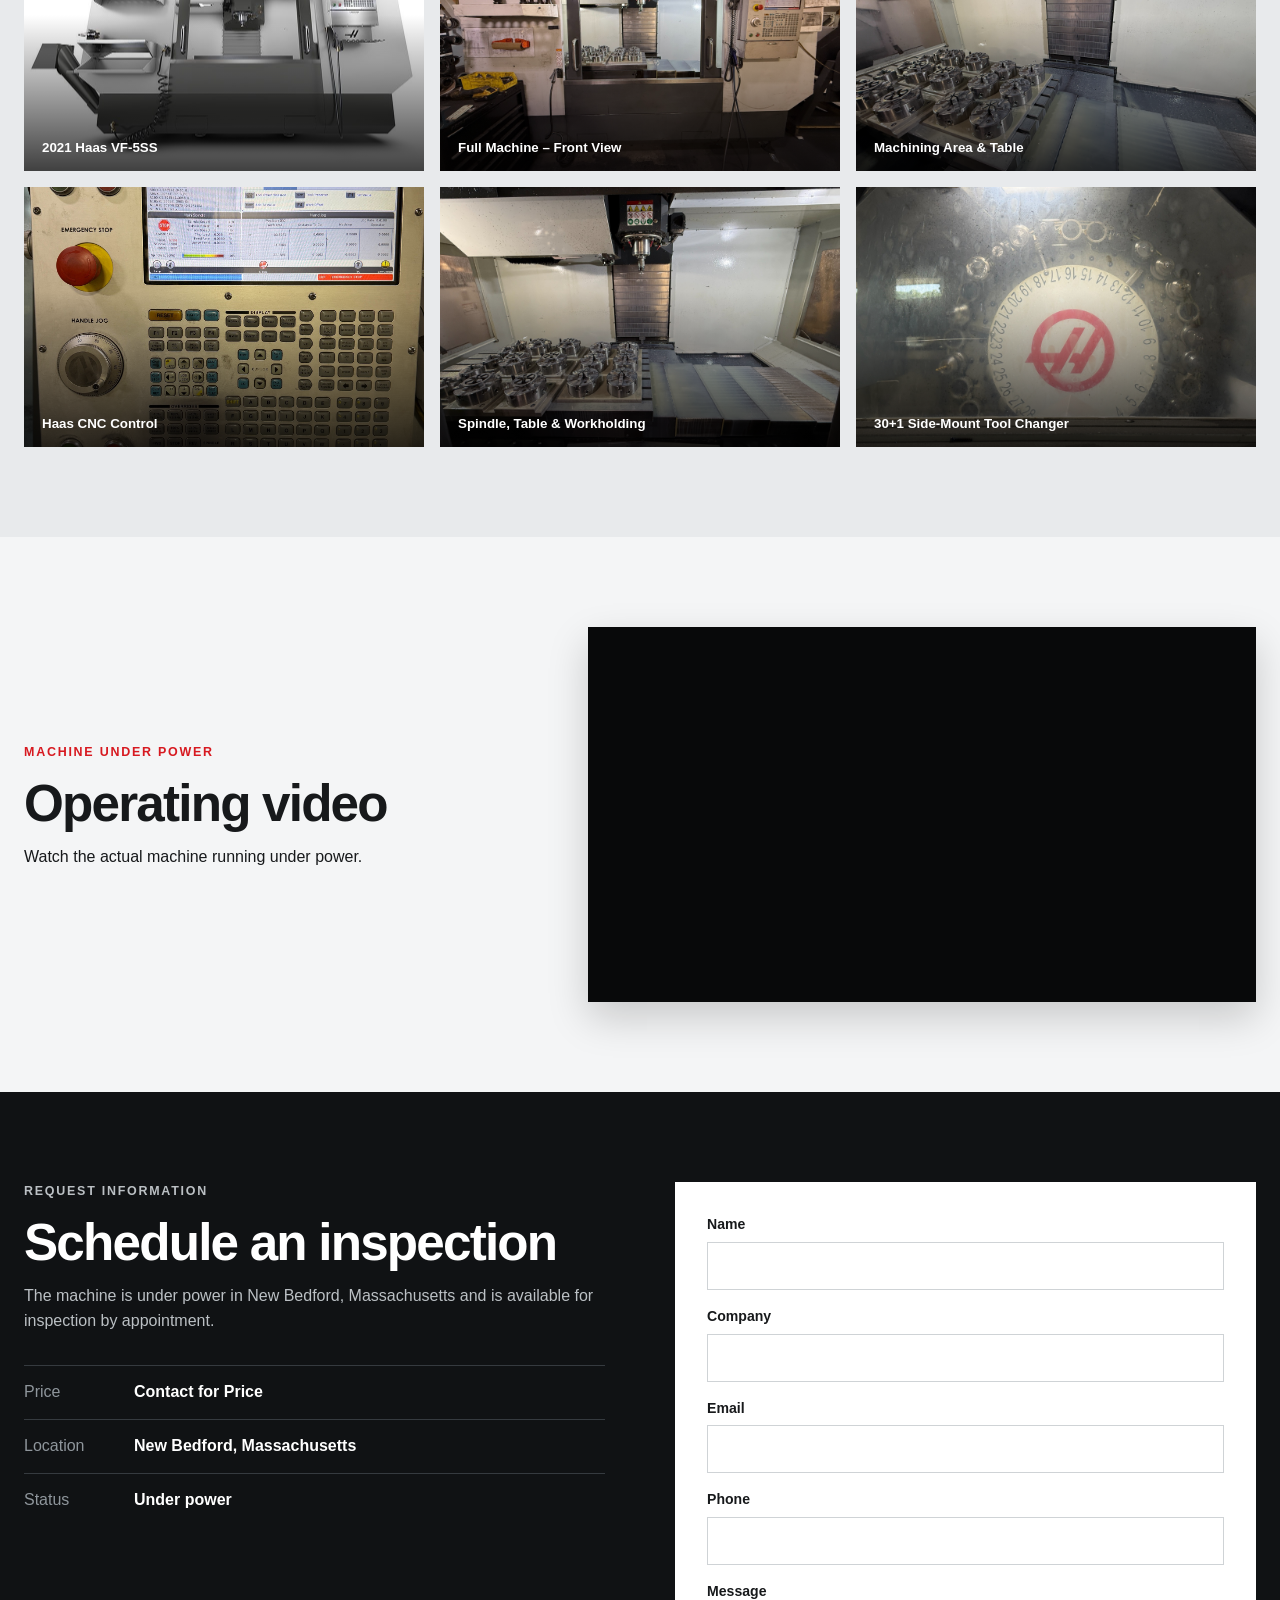
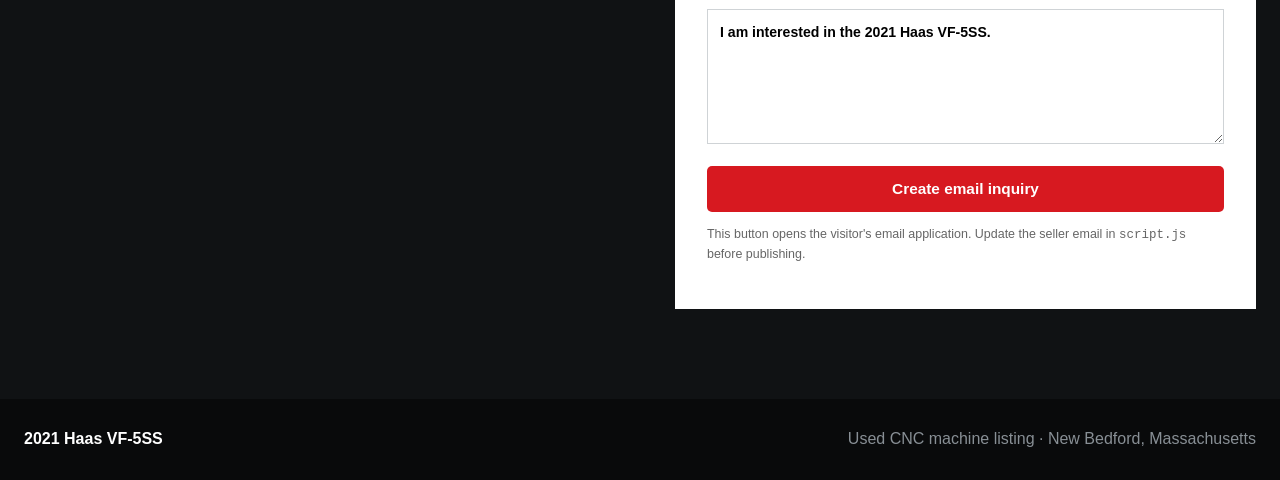
==== commit e2dcdbd1: "Update index.html" ====
--- a/index.html
+++ b/index.html
@@ -34,7 +34,7 @@
           <a class="button primary" href="#contact">Request information</a>
           <a class="button ghost" href="#specifications">View specifications</a>
         </div>
-        <p class="photo-disclaimer">Temporary photograph of the actual machine. Final cleaned photographs and video will be added later.</p>
+        <p class="photo-disclaimer">Stock Picture. See below for more photos and video.</p>
       </div>
       <div class="price-card">
         <span>Asking price</span>
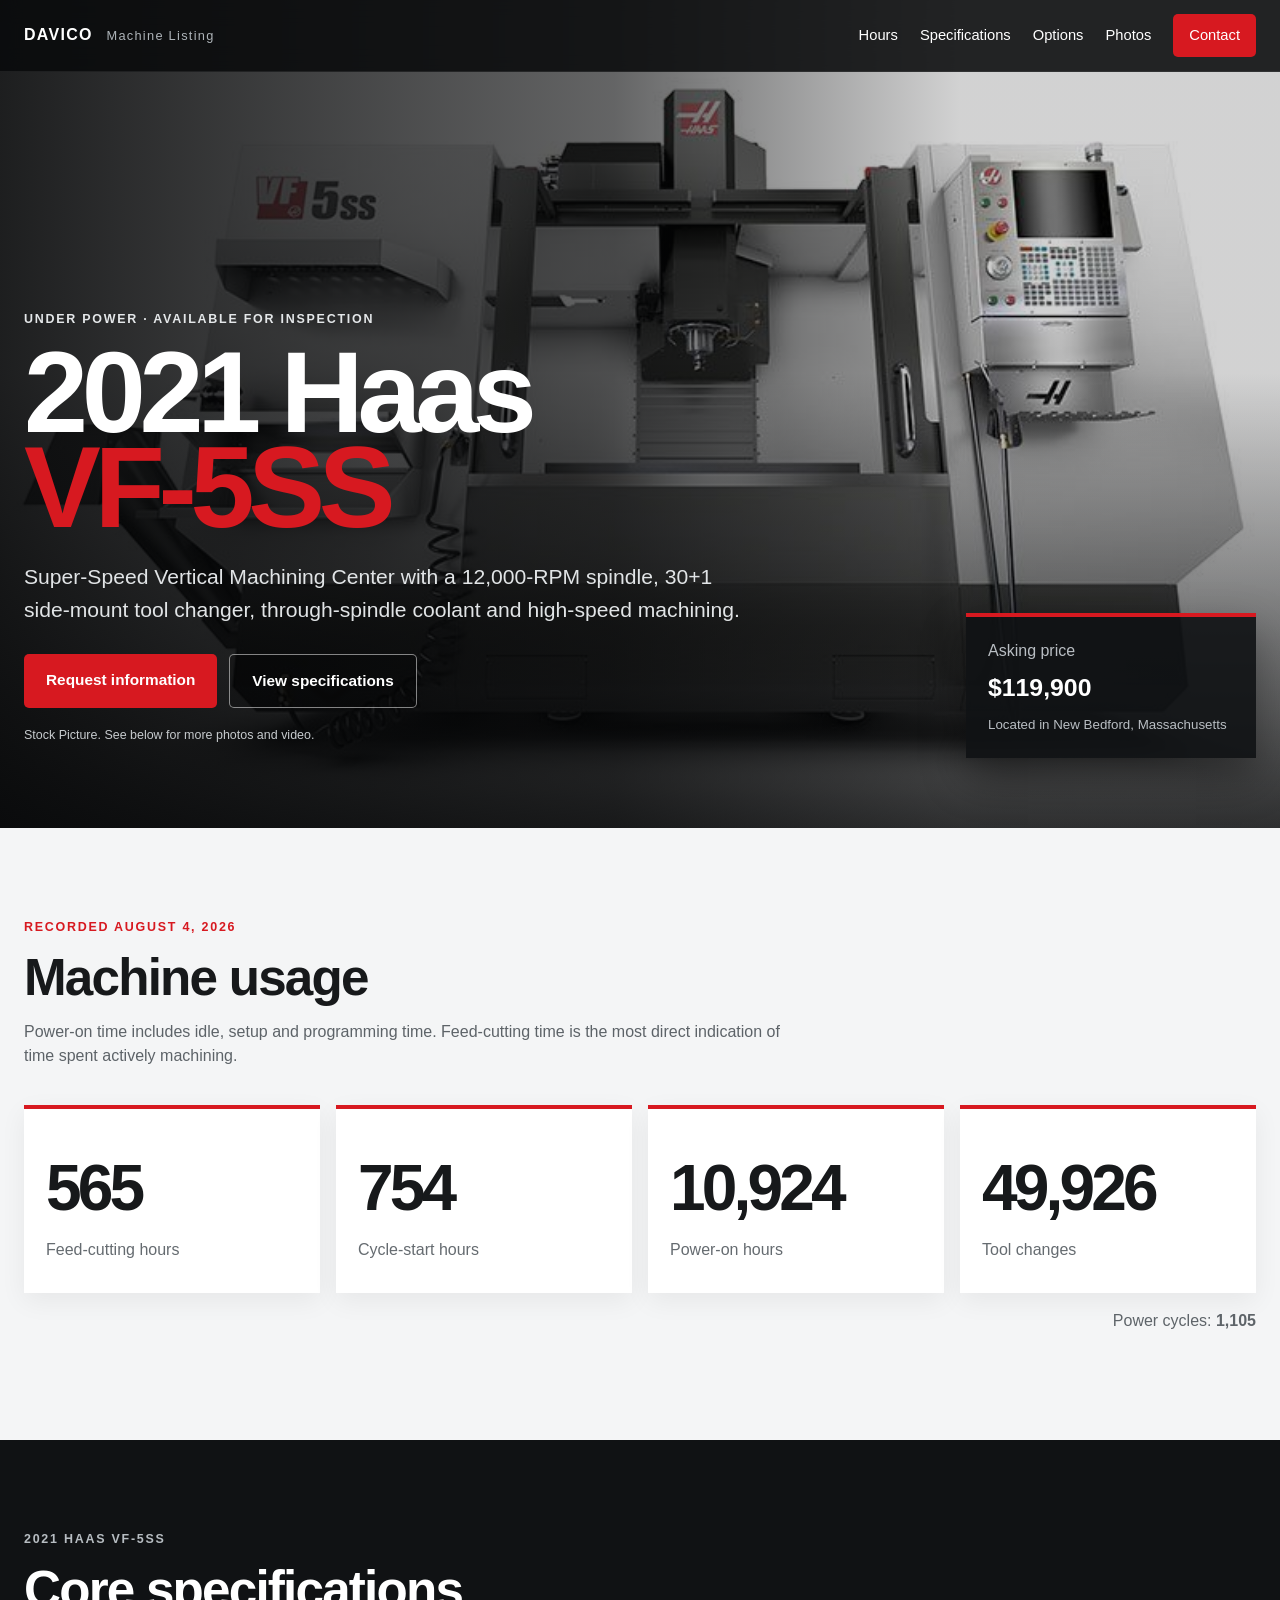
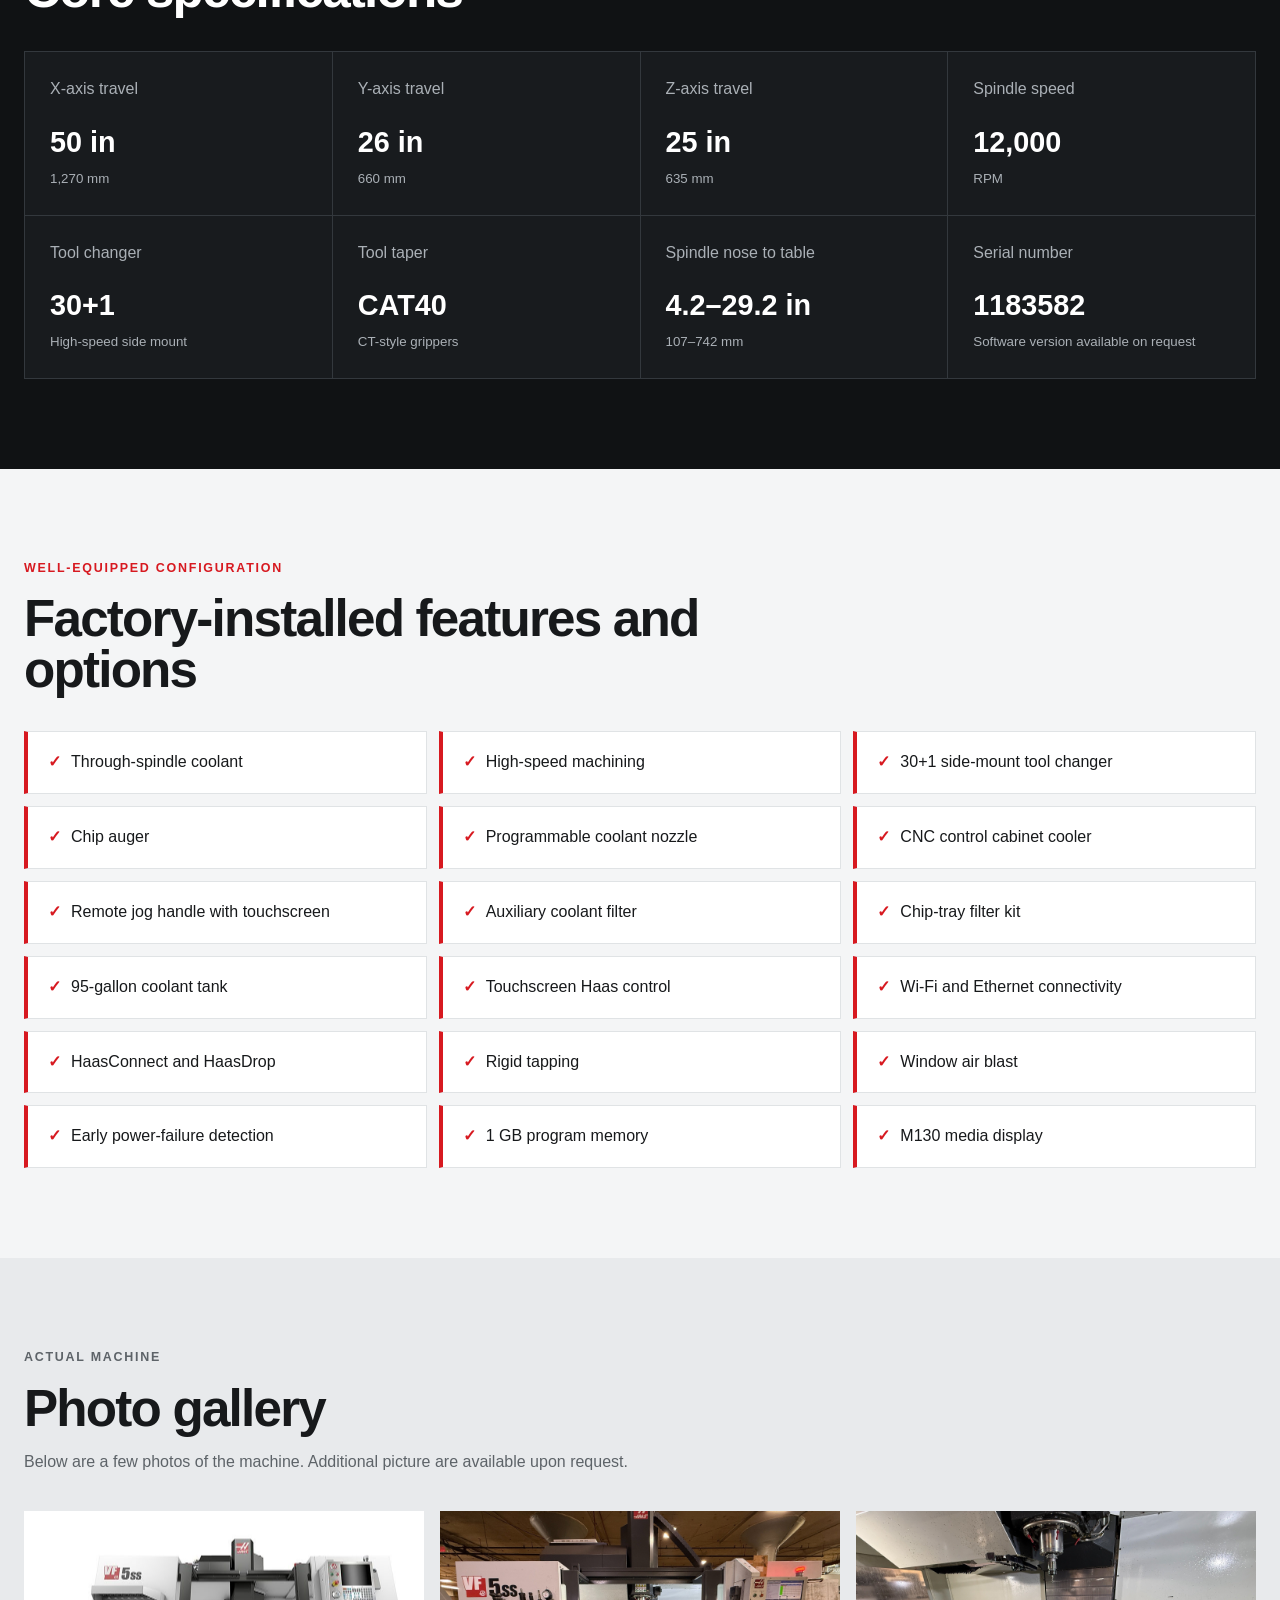
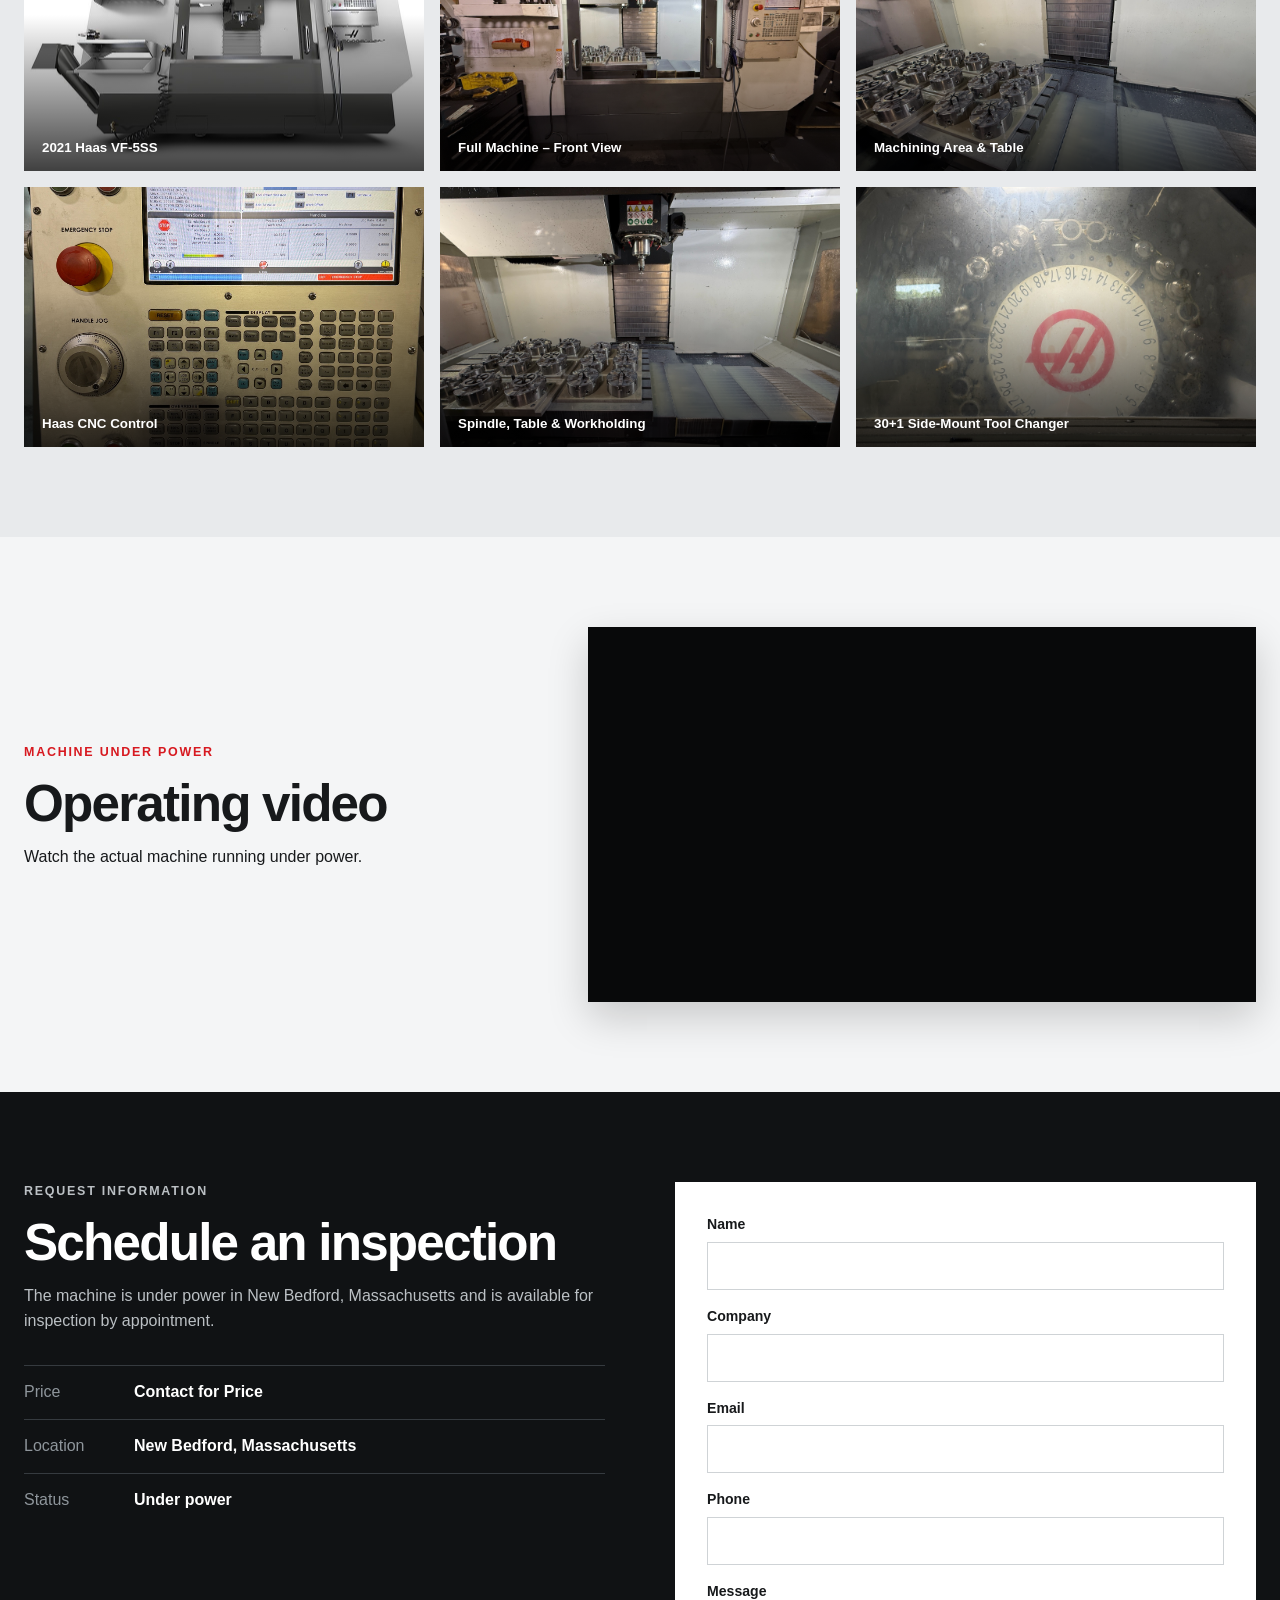
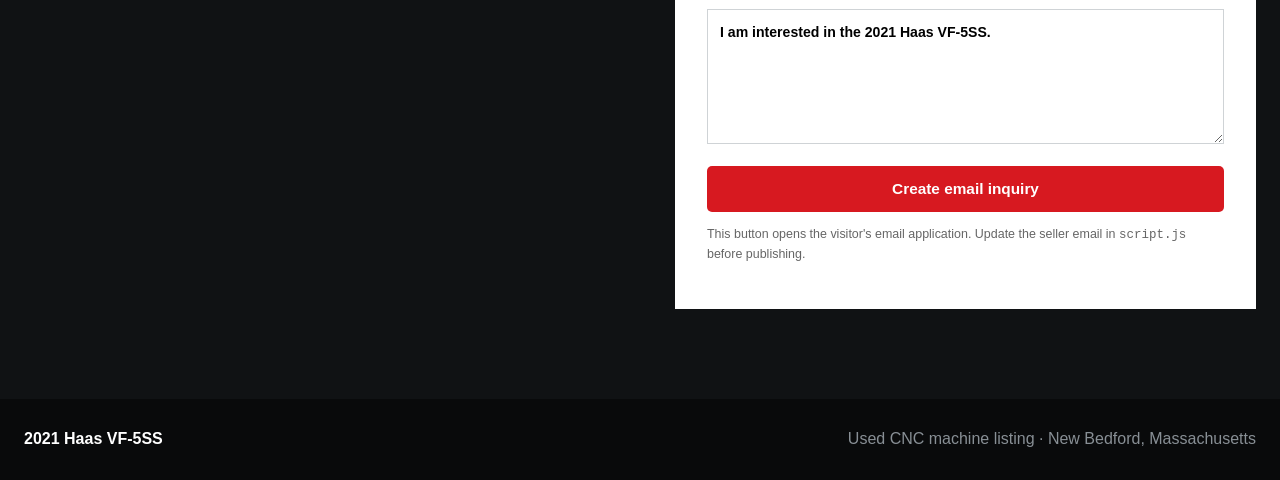
==== commit 93bc86fd: "Update index.html" ====
--- a/index.html
+++ b/index.html
@@ -38,7 +38,7 @@
       </div>
       <div class="price-card">
         <span>Asking price</span>
-        <strong>Contact for Price</strong>
+        <strong>$119,900</strong>
         <small>Located in New Bedford, Massachusetts</small>
       </div>
     </section>
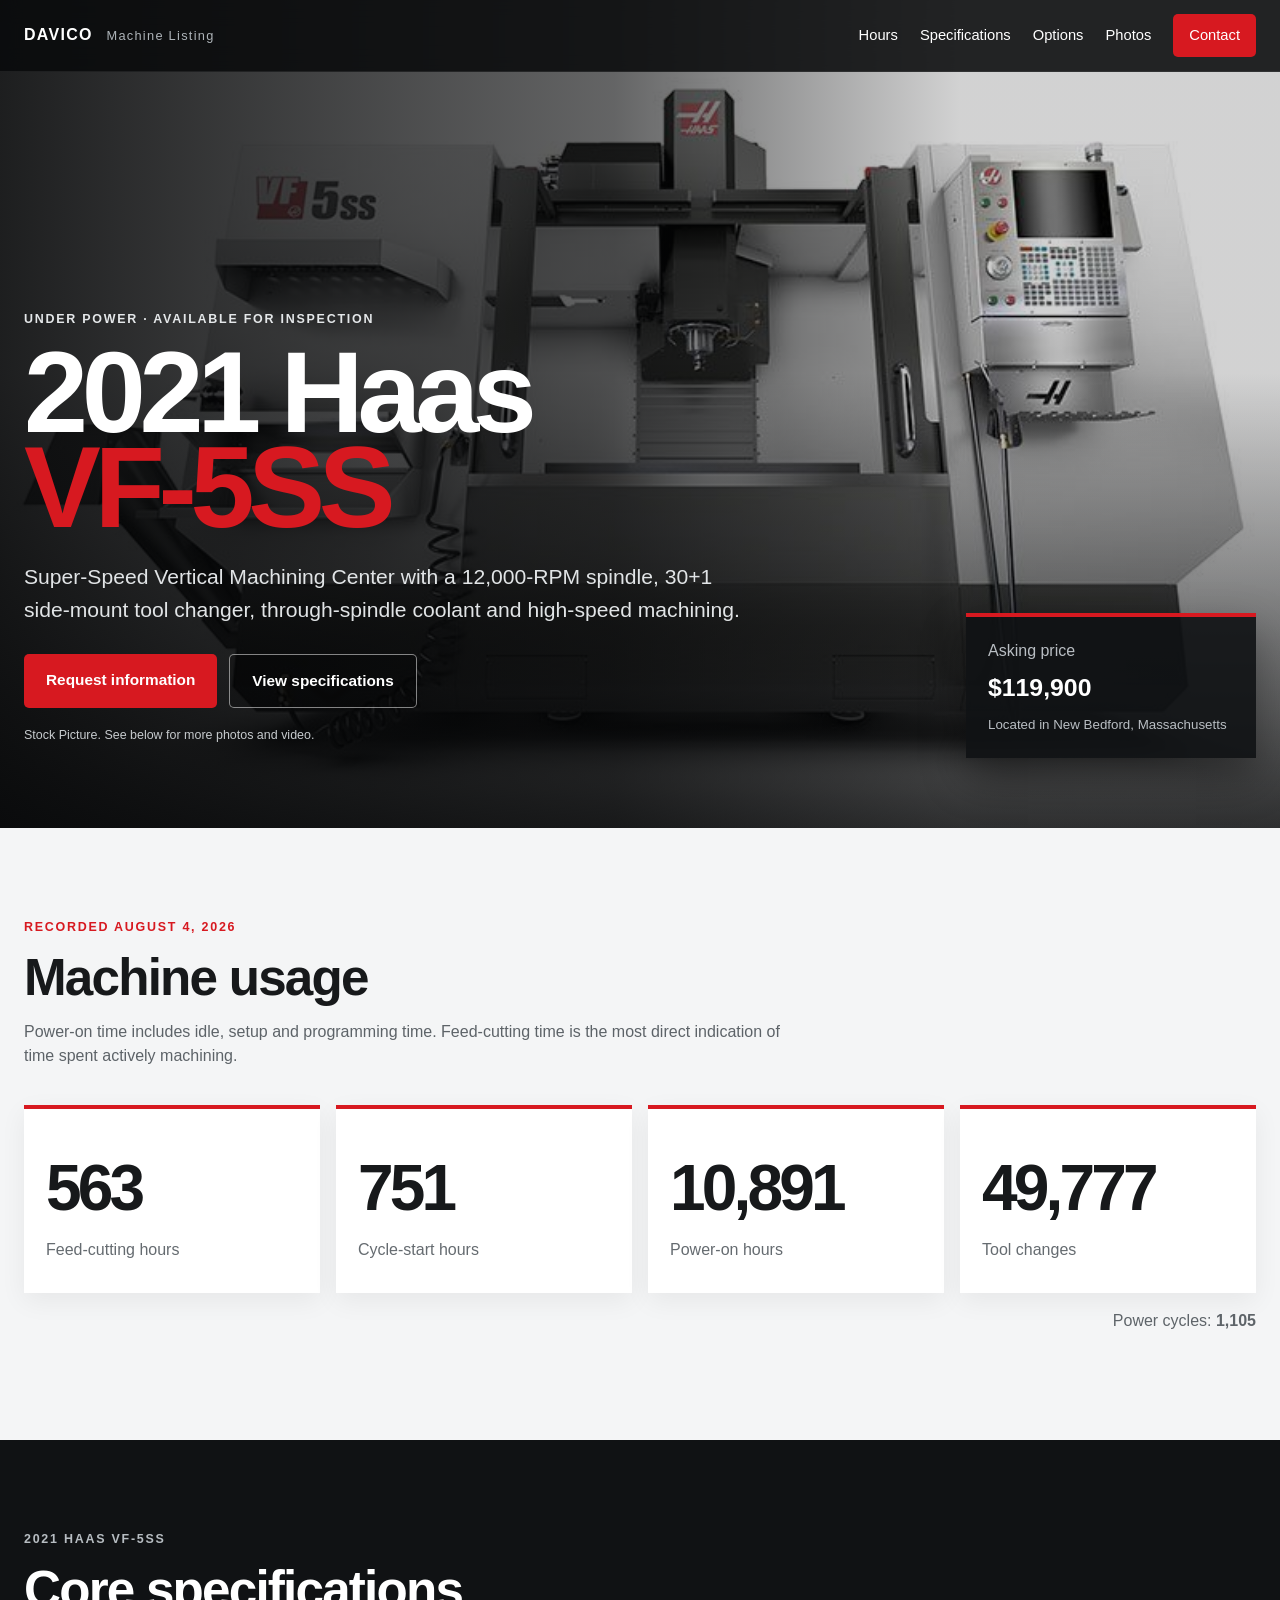
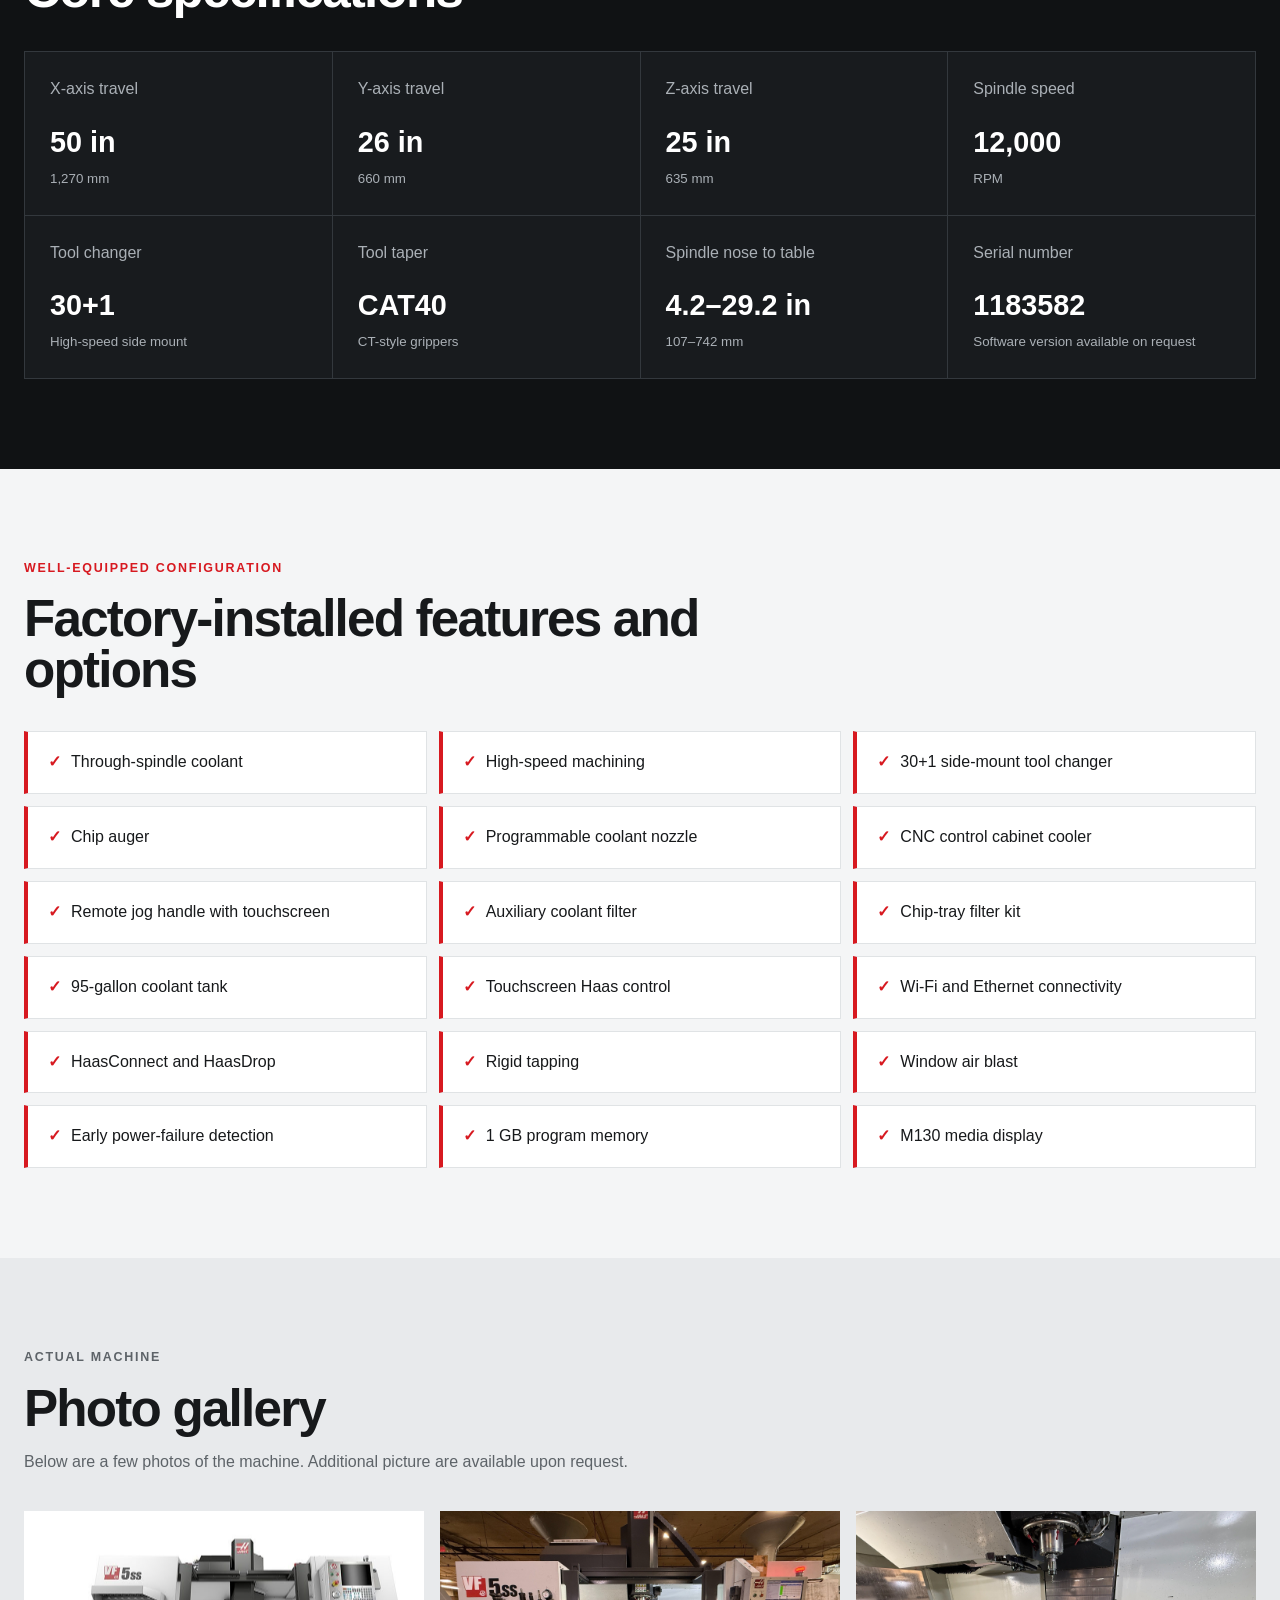
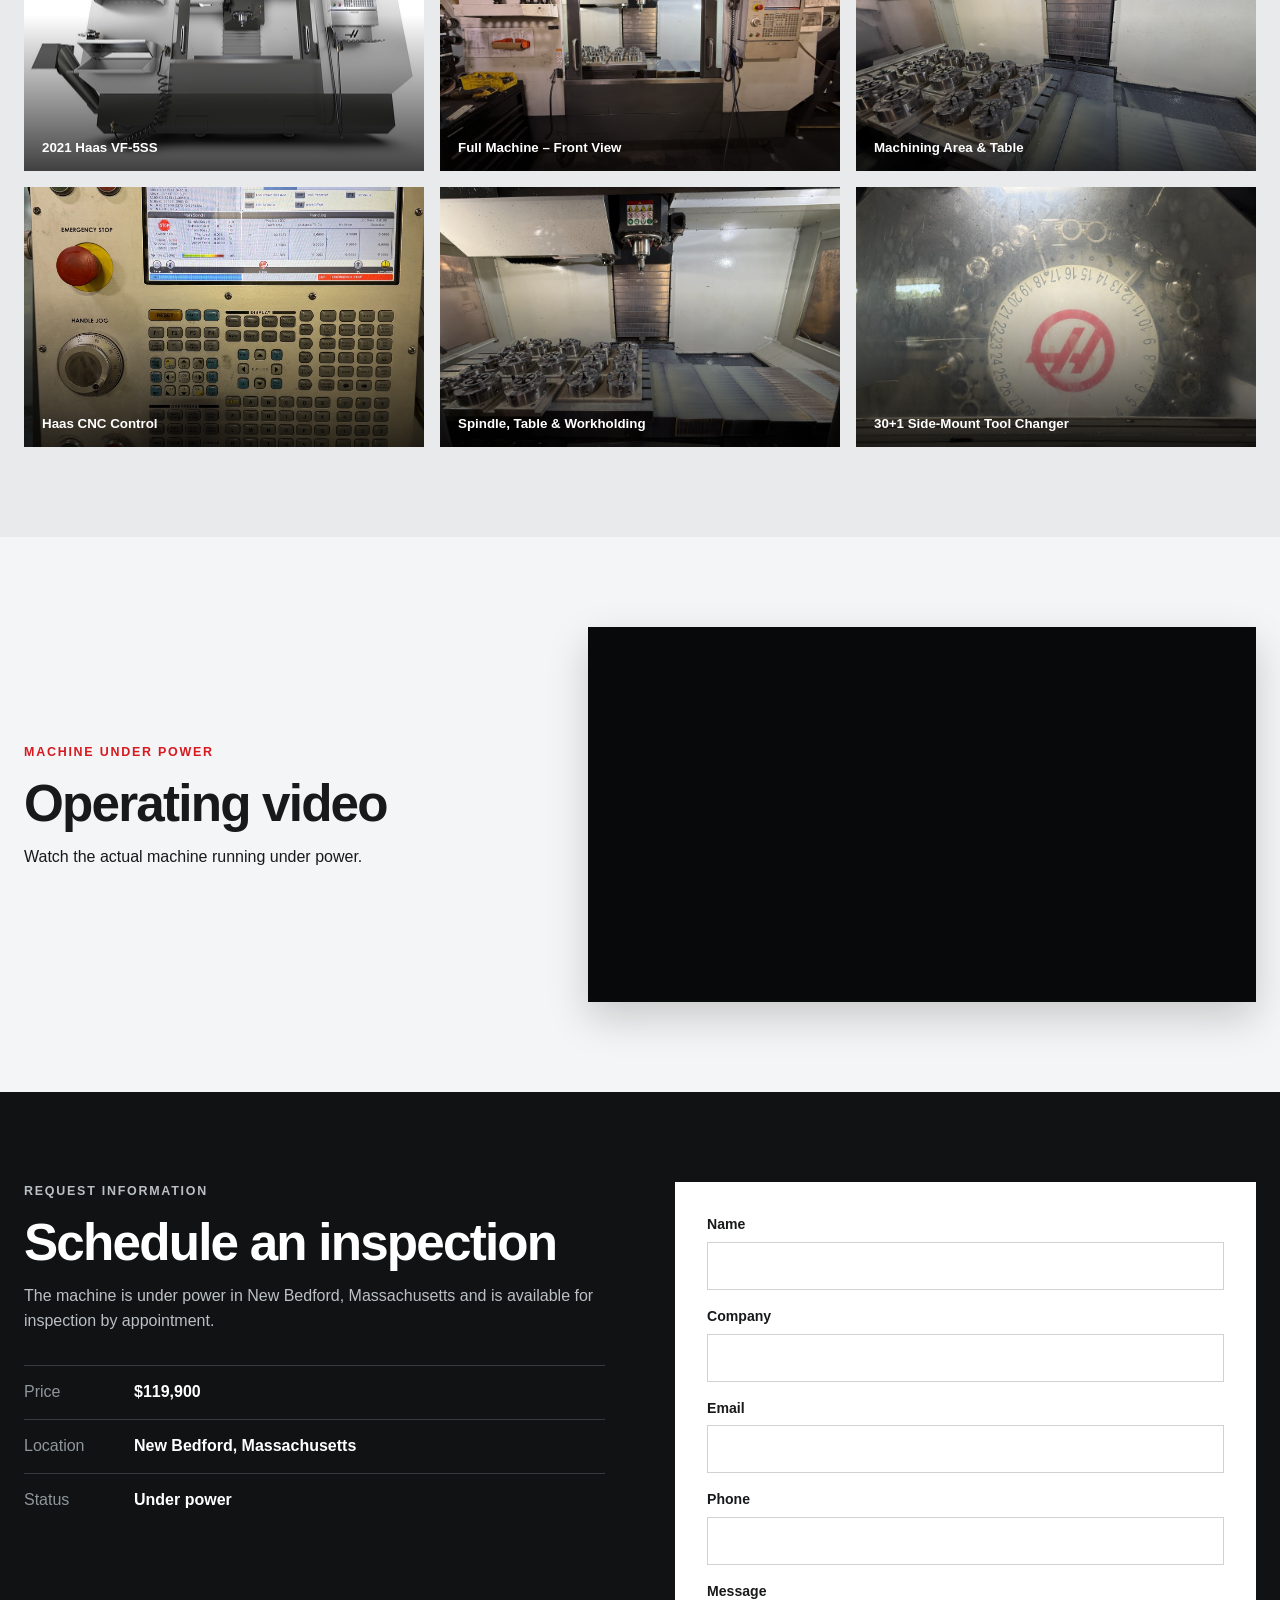
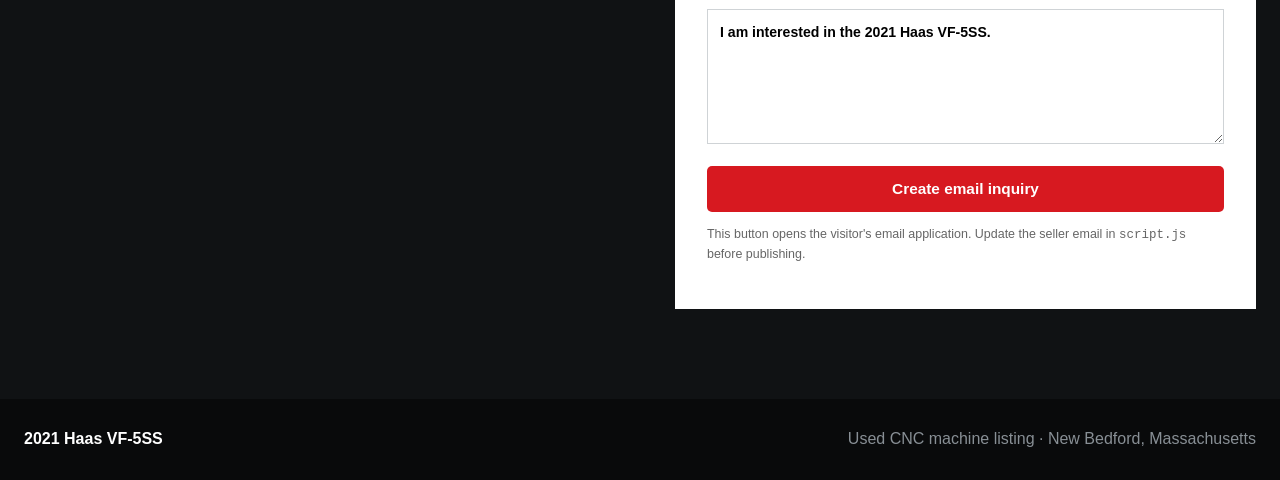
==== commit 760285db: "Update index.html" ====
--- a/index.html
+++ b/index.html
@@ -178,7 +178,7 @@
         <h2>Schedule an inspection</h2>
         <p>The machine is under power in New Bedford, Massachusetts and is available for inspection by appointment.</p>
         <dl>
-          <div><dt>Price</dt><dd>Contact for Price</dd></div>
+          <div><dt>Price</dt><dd>$119,900</dd></div>
           <div><dt>Location</dt><dd>New Bedford, Massachusetts</dd></div>
           <div><dt>Status</dt><dd>Under power</dd></div>
         </dl>
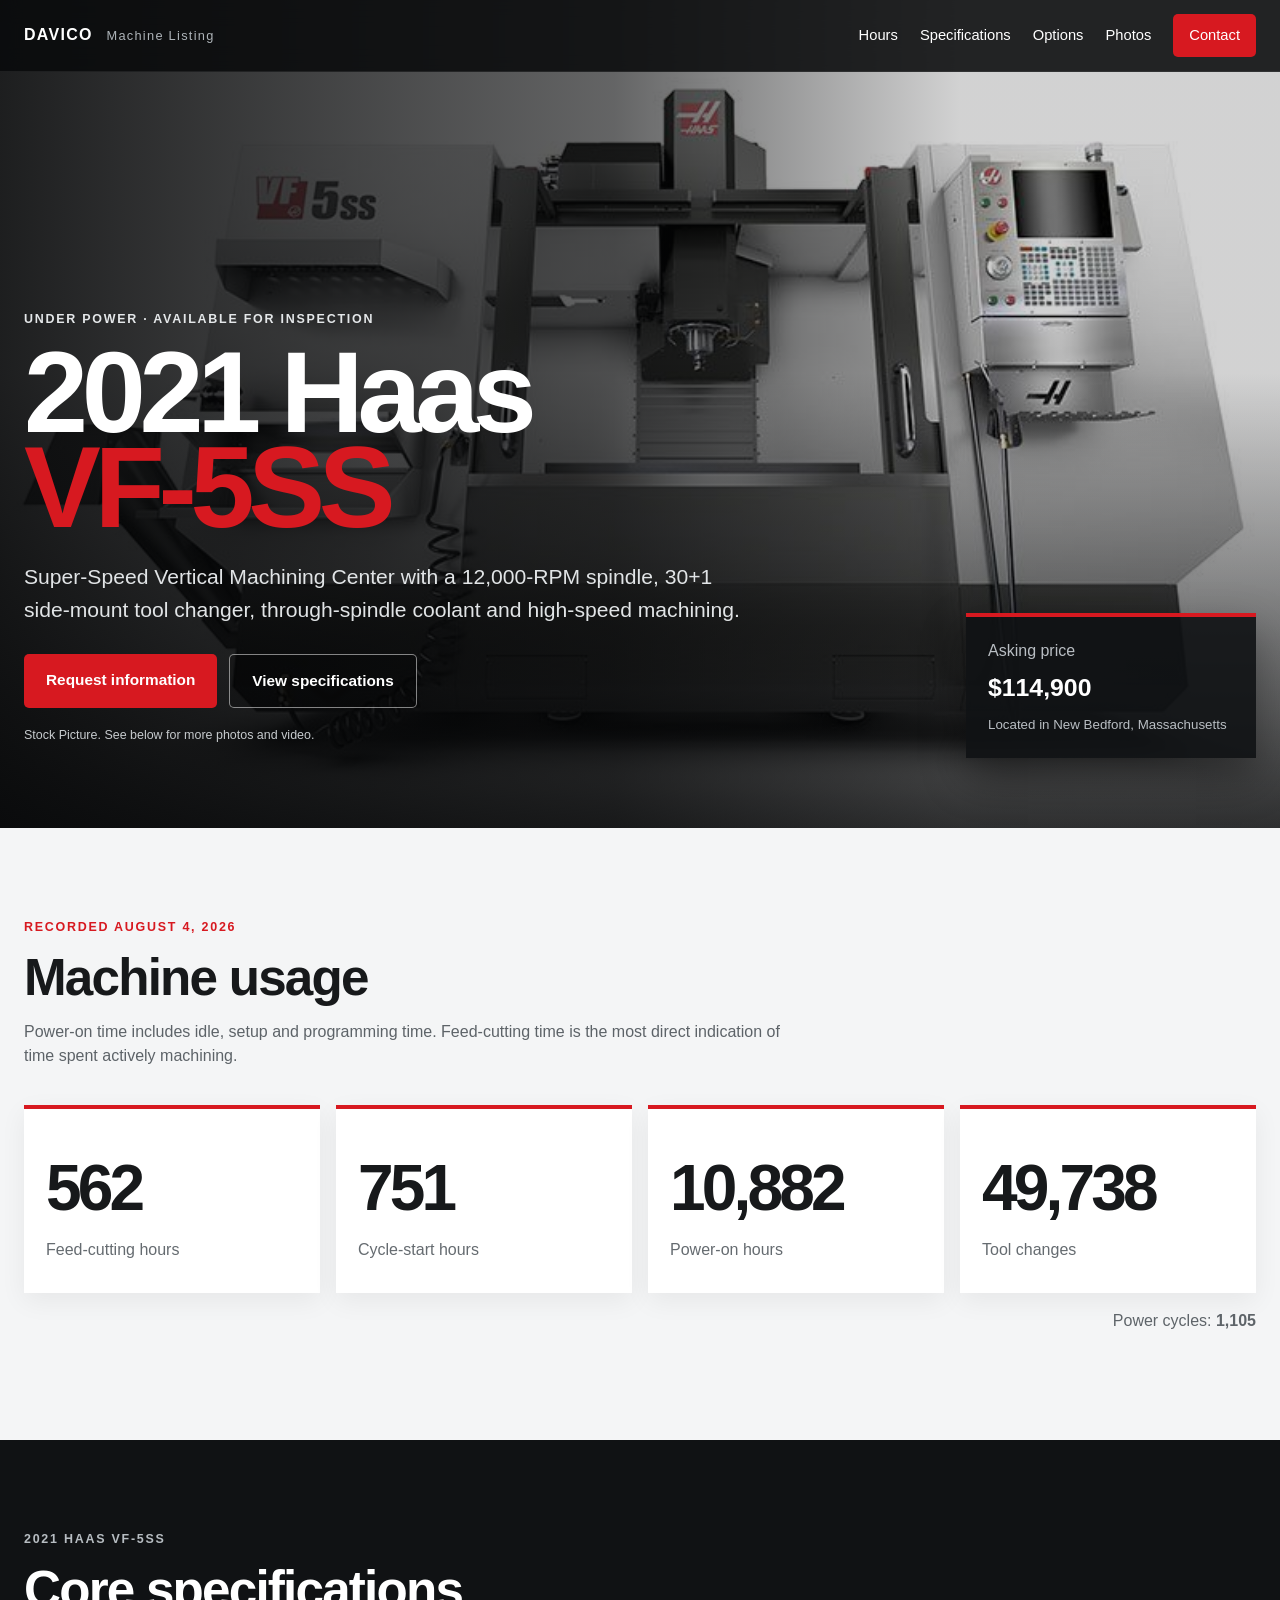
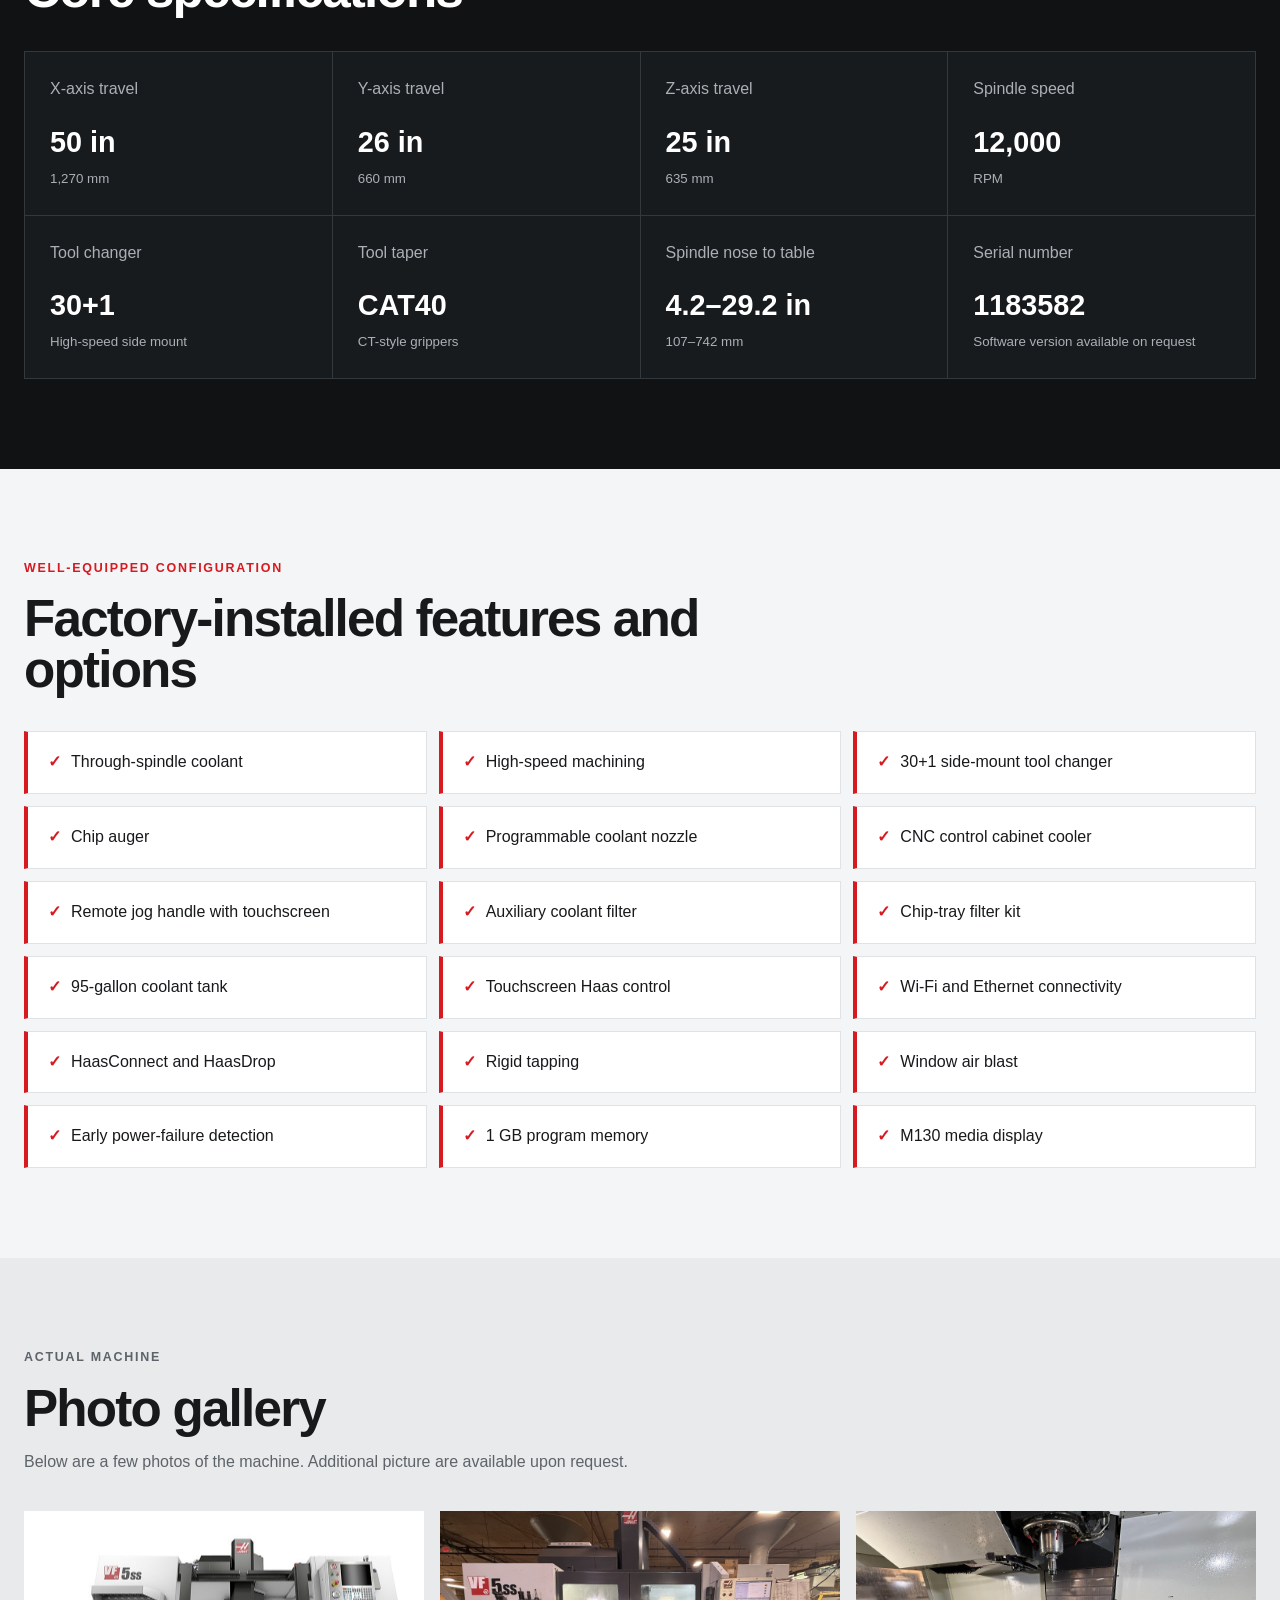
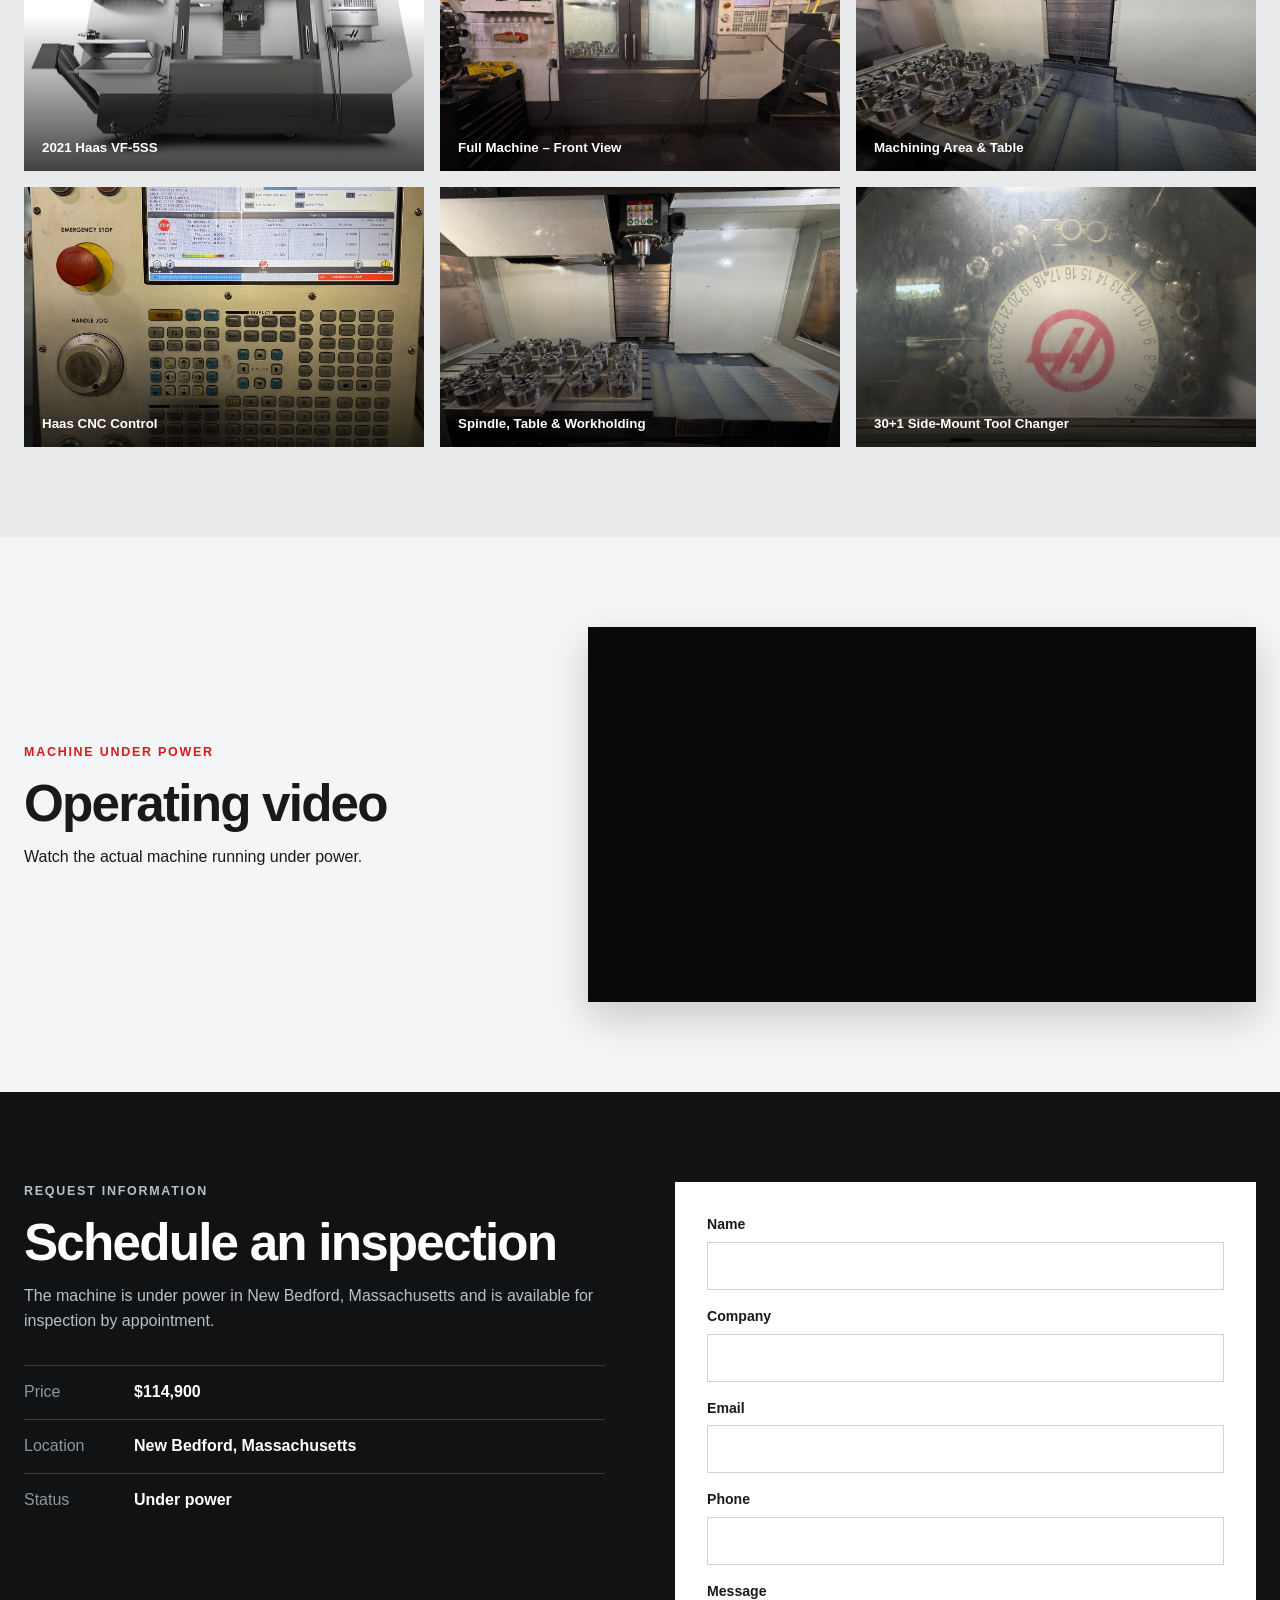
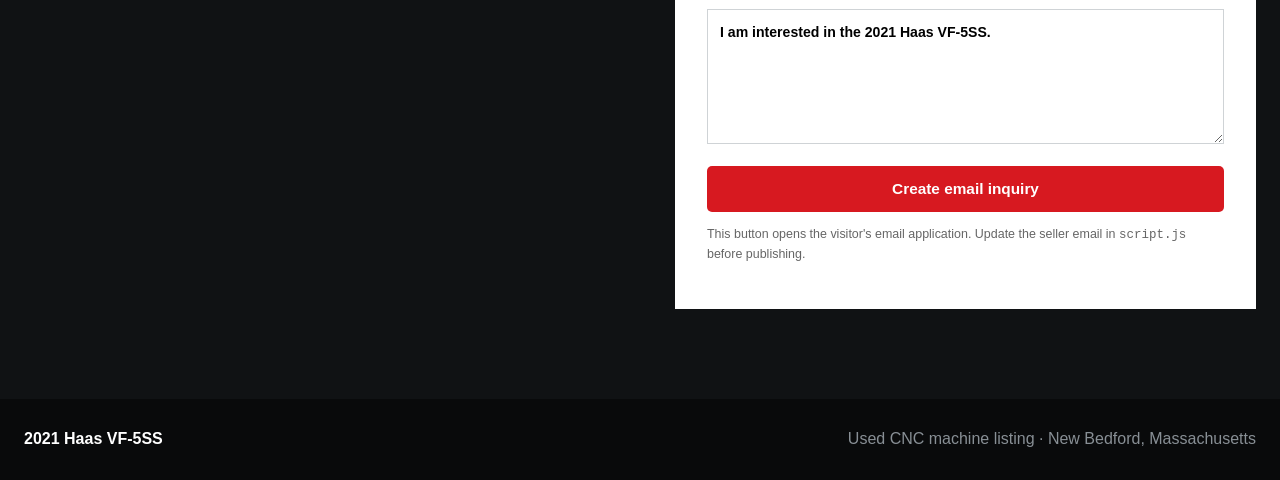
==== commit 584c14f3: "Update index.html" ====
--- a/index.html
+++ b/index.html
@@ -38,7 +38,7 @@
       </div>
       <div class="price-card">
         <span>Asking price</span>
-        <strong>$119,900</strong>
+        <strong>$114,900</strong>
         <small>Located in New Bedford, Massachusetts</small>
       </div>
     </section>
@@ -178,7 +178,7 @@
         <h2>Schedule an inspection</h2>
         <p>The machine is under power in New Bedford, Massachusetts and is available for inspection by appointment.</p>
         <dl>
-          <div><dt>Price</dt><dd>$119,900</dd></div>
+          <div><dt>Price</dt><dd>$114,900</dd></div>
           <div><dt>Location</dt><dd>New Bedford, Massachusetts</dd></div>
           <div><dt>Status</dt><dd>Under power</dd></div>
         </dl>
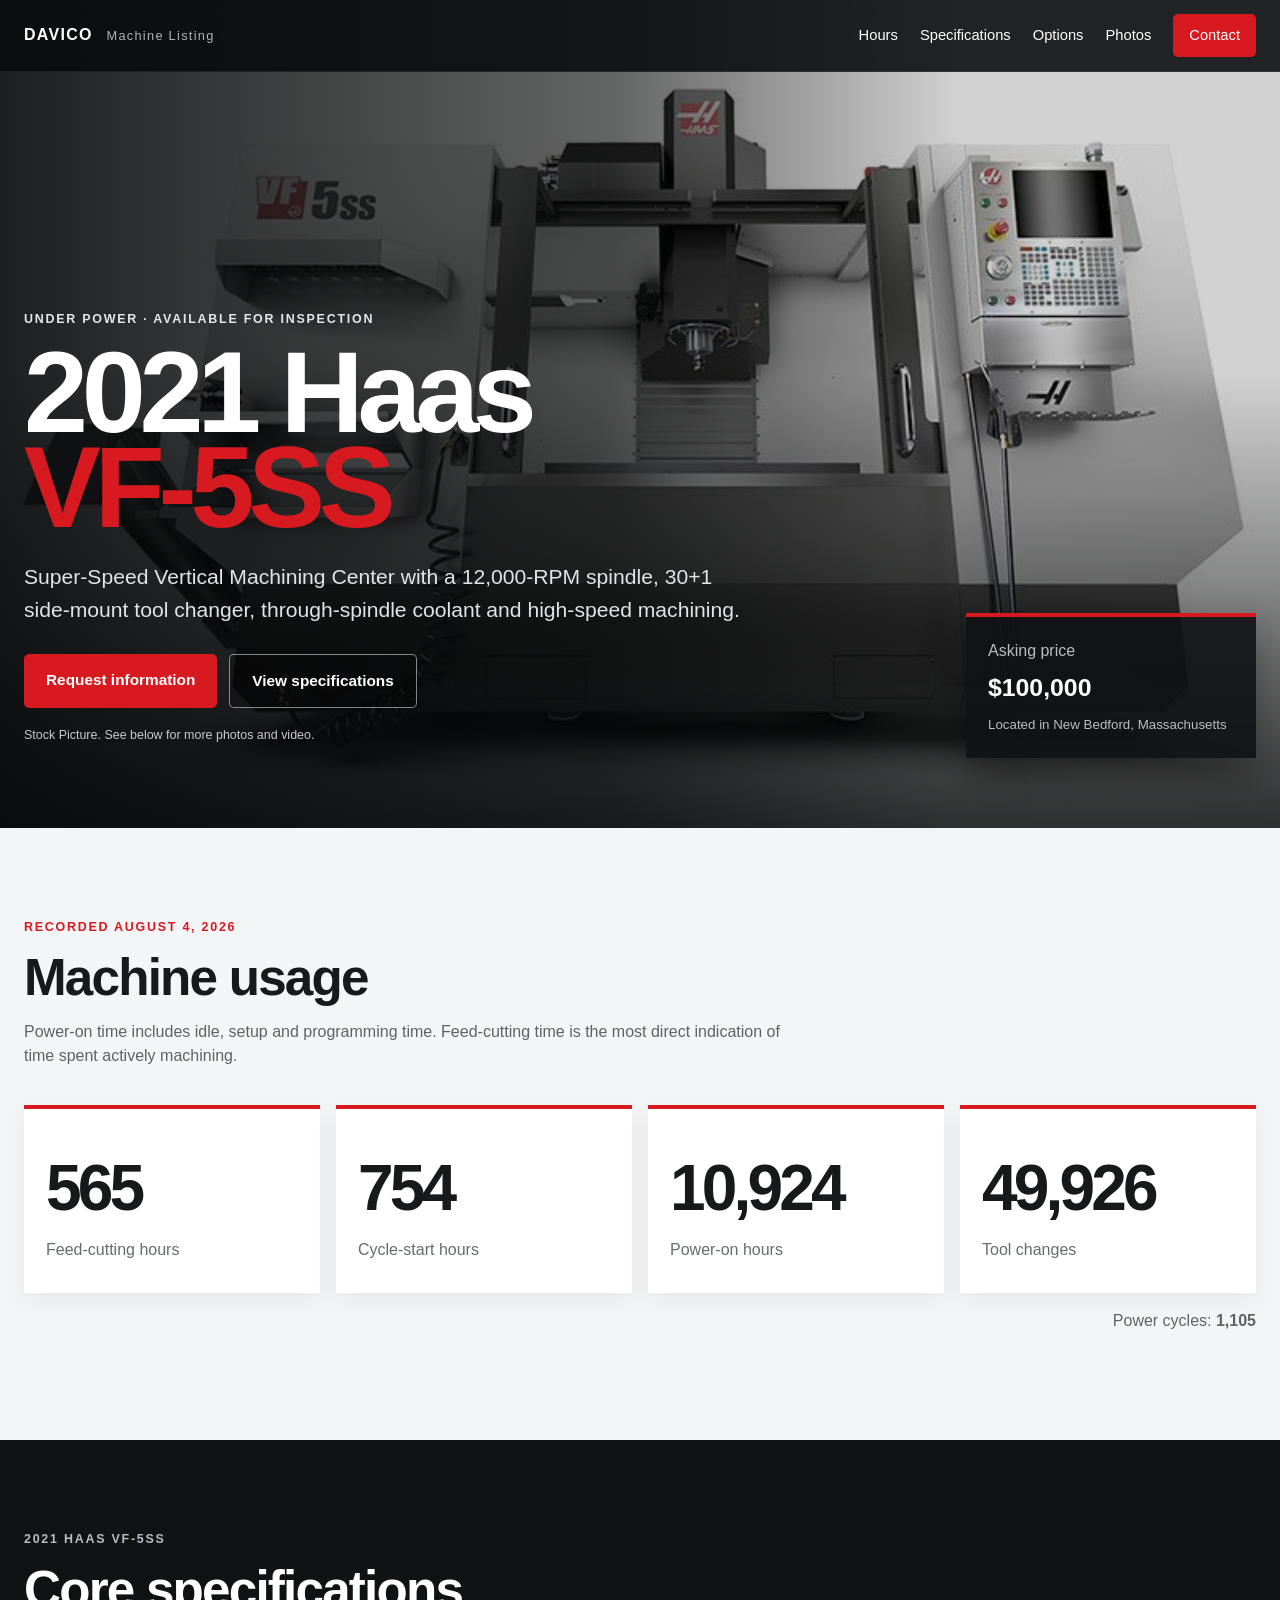
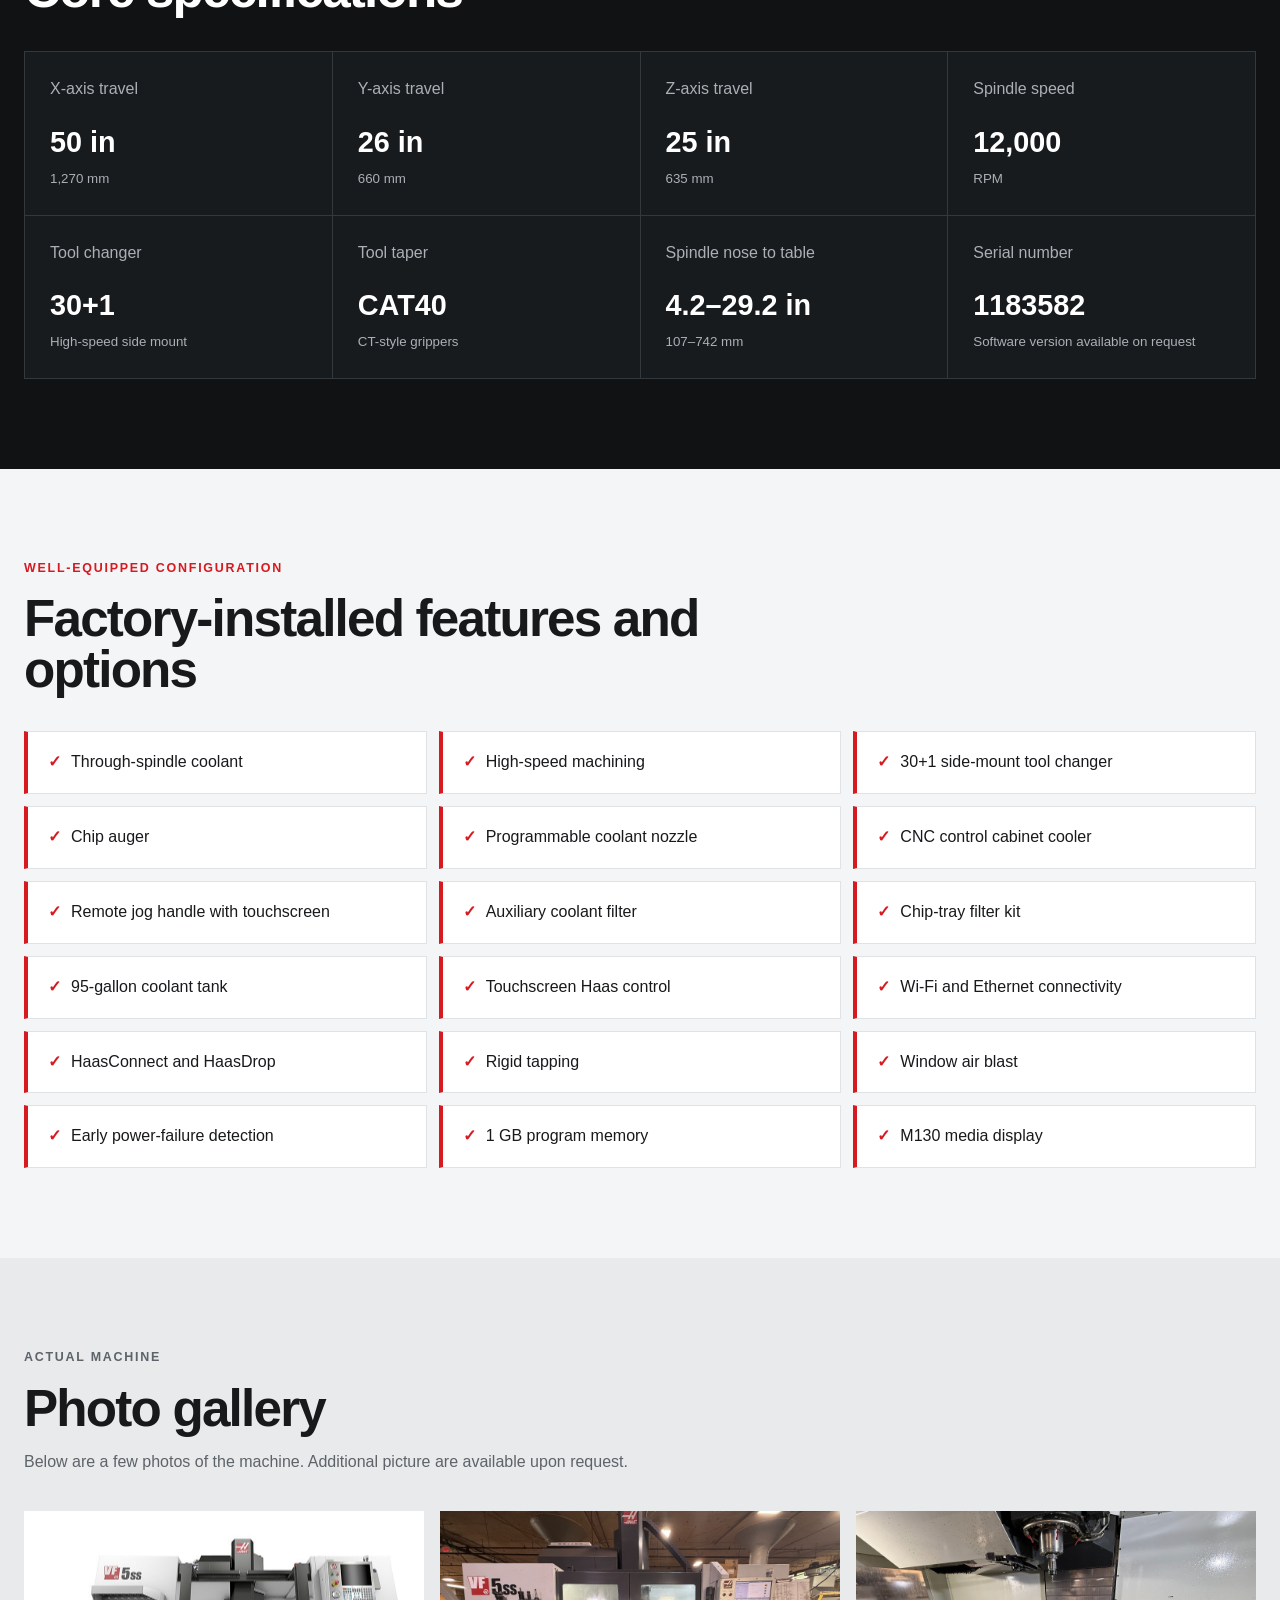
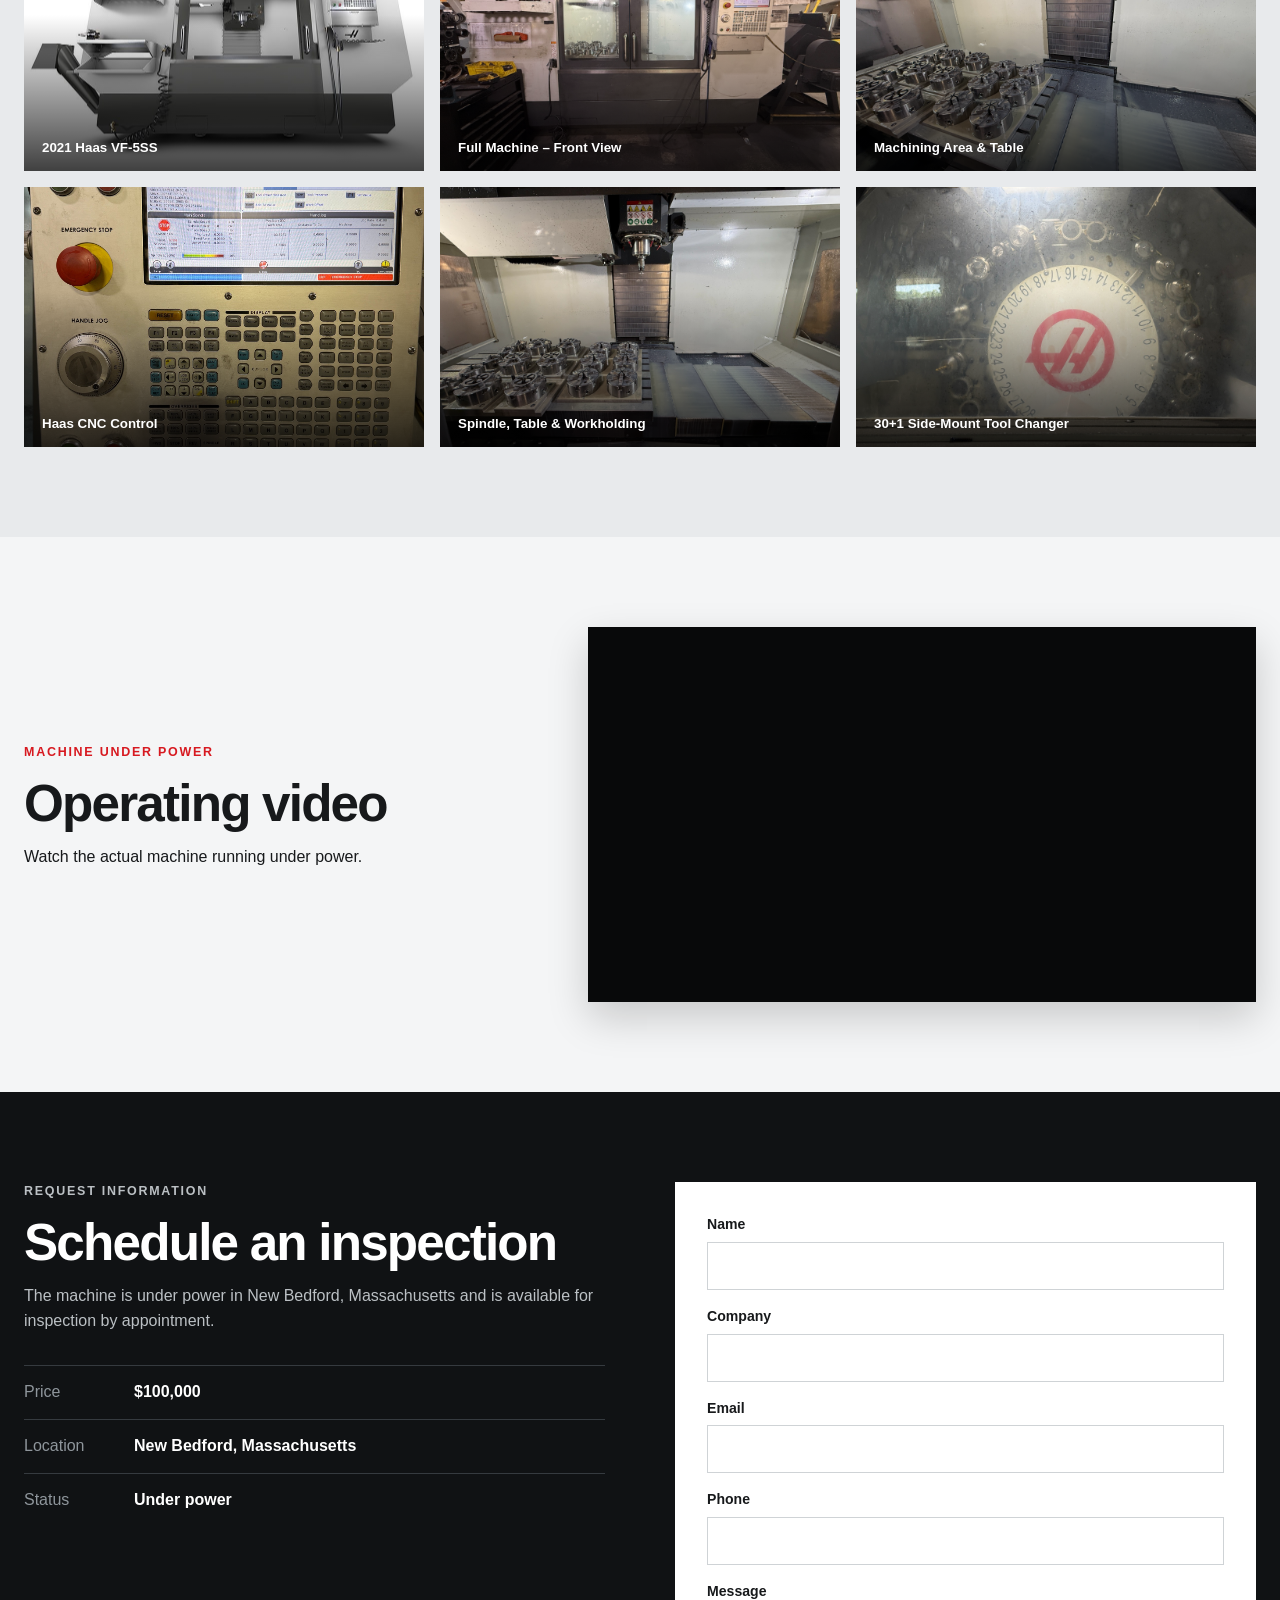
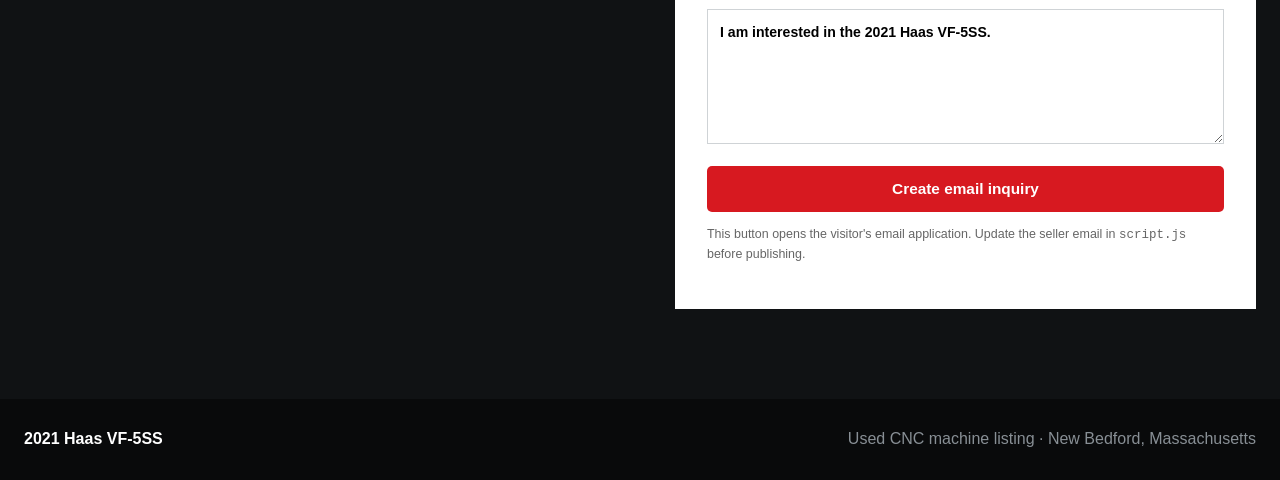
==== commit dcc49ec6: "Update index.html" ====
--- a/index.html
+++ b/index.html
@@ -38,7 +38,7 @@
       </div>
       <div class="price-card">
         <span>Asking price</span>
-        <strong>$114,900</strong>
+        <strong>$100,000</strong>
         <small>Located in New Bedford, Massachusetts</small>
       </div>
     </section>
@@ -178,7 +178,7 @@
         <h2>Schedule an inspection</h2>
         <p>The machine is under power in New Bedford, Massachusetts and is available for inspection by appointment.</p>
         <dl>
-          <div><dt>Price</dt><dd>$114,900</dd></div>
+          <div><dt>Price</dt><dd>$100,000</dd></div>
           <div><dt>Location</dt><dd>New Bedford, Massachusetts</dd></div>
           <div><dt>Status</dt><dd>Under power</dd></div>
         </dl>
